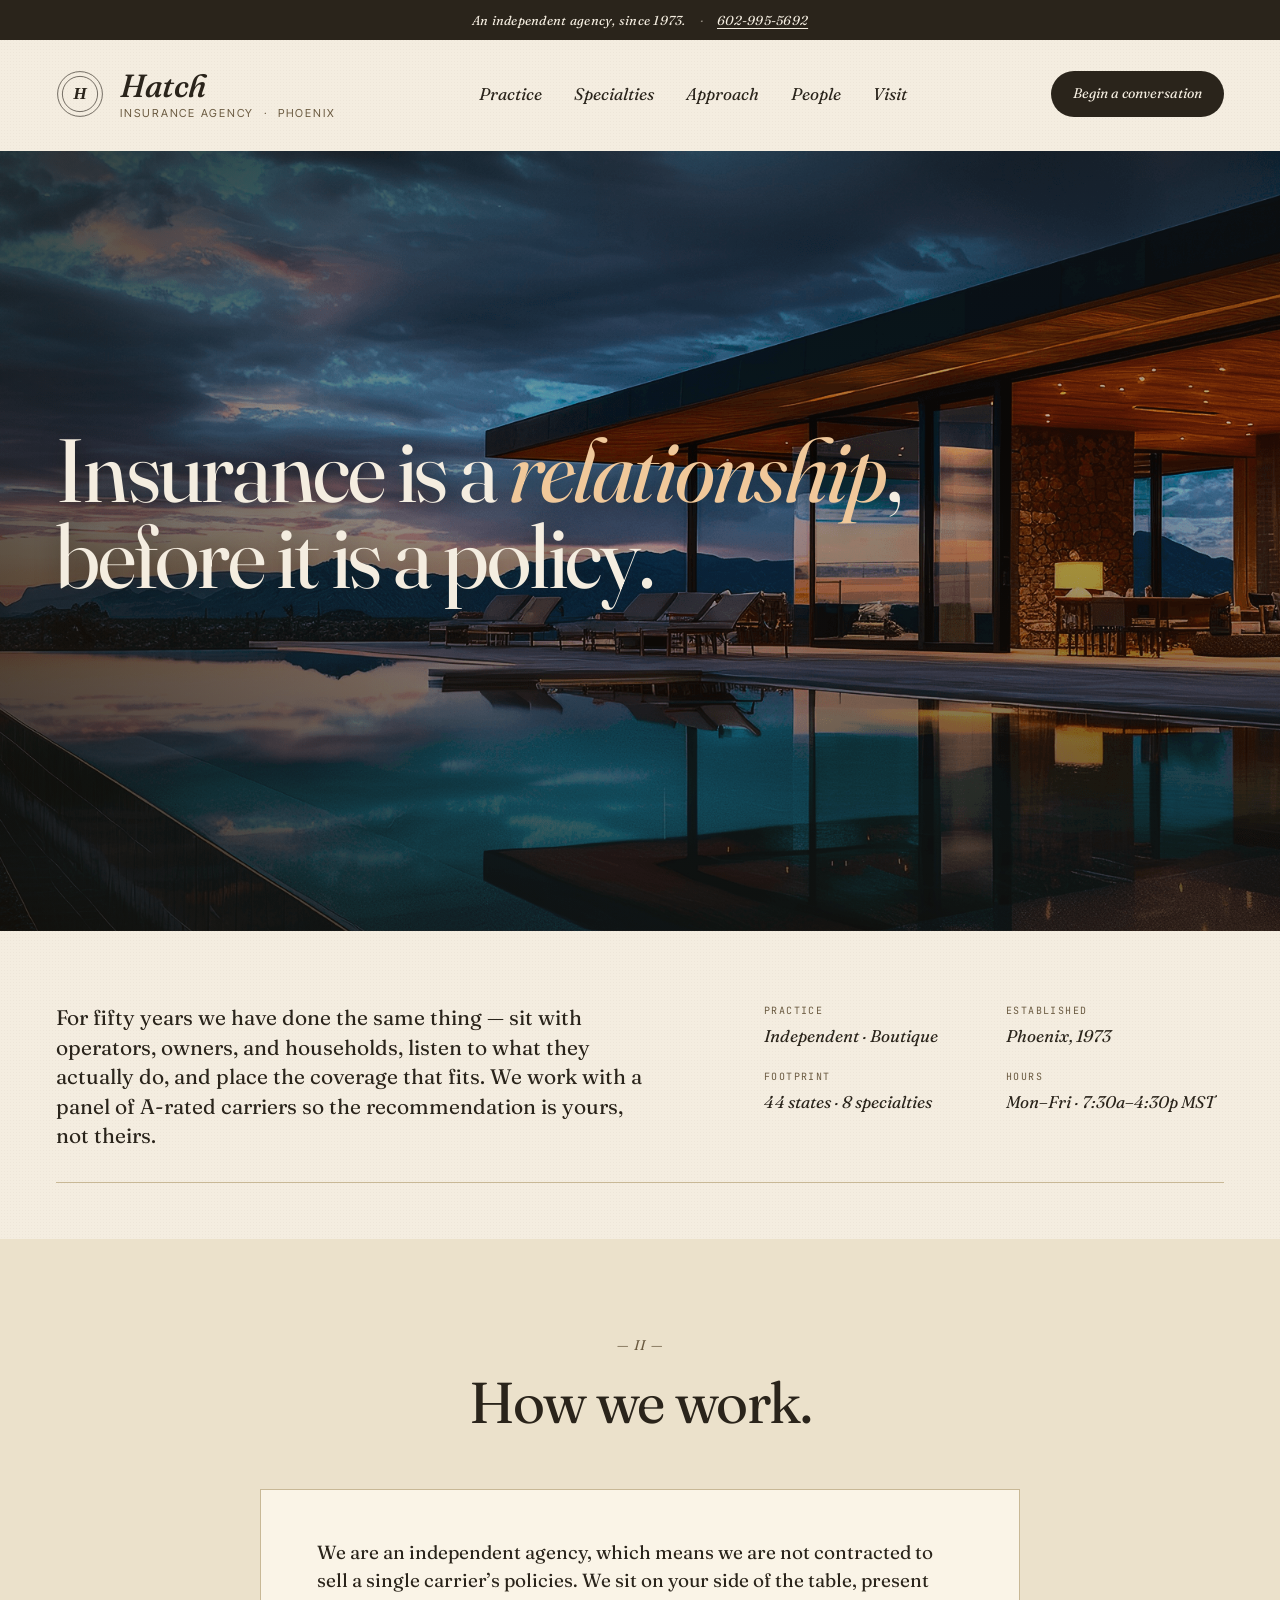
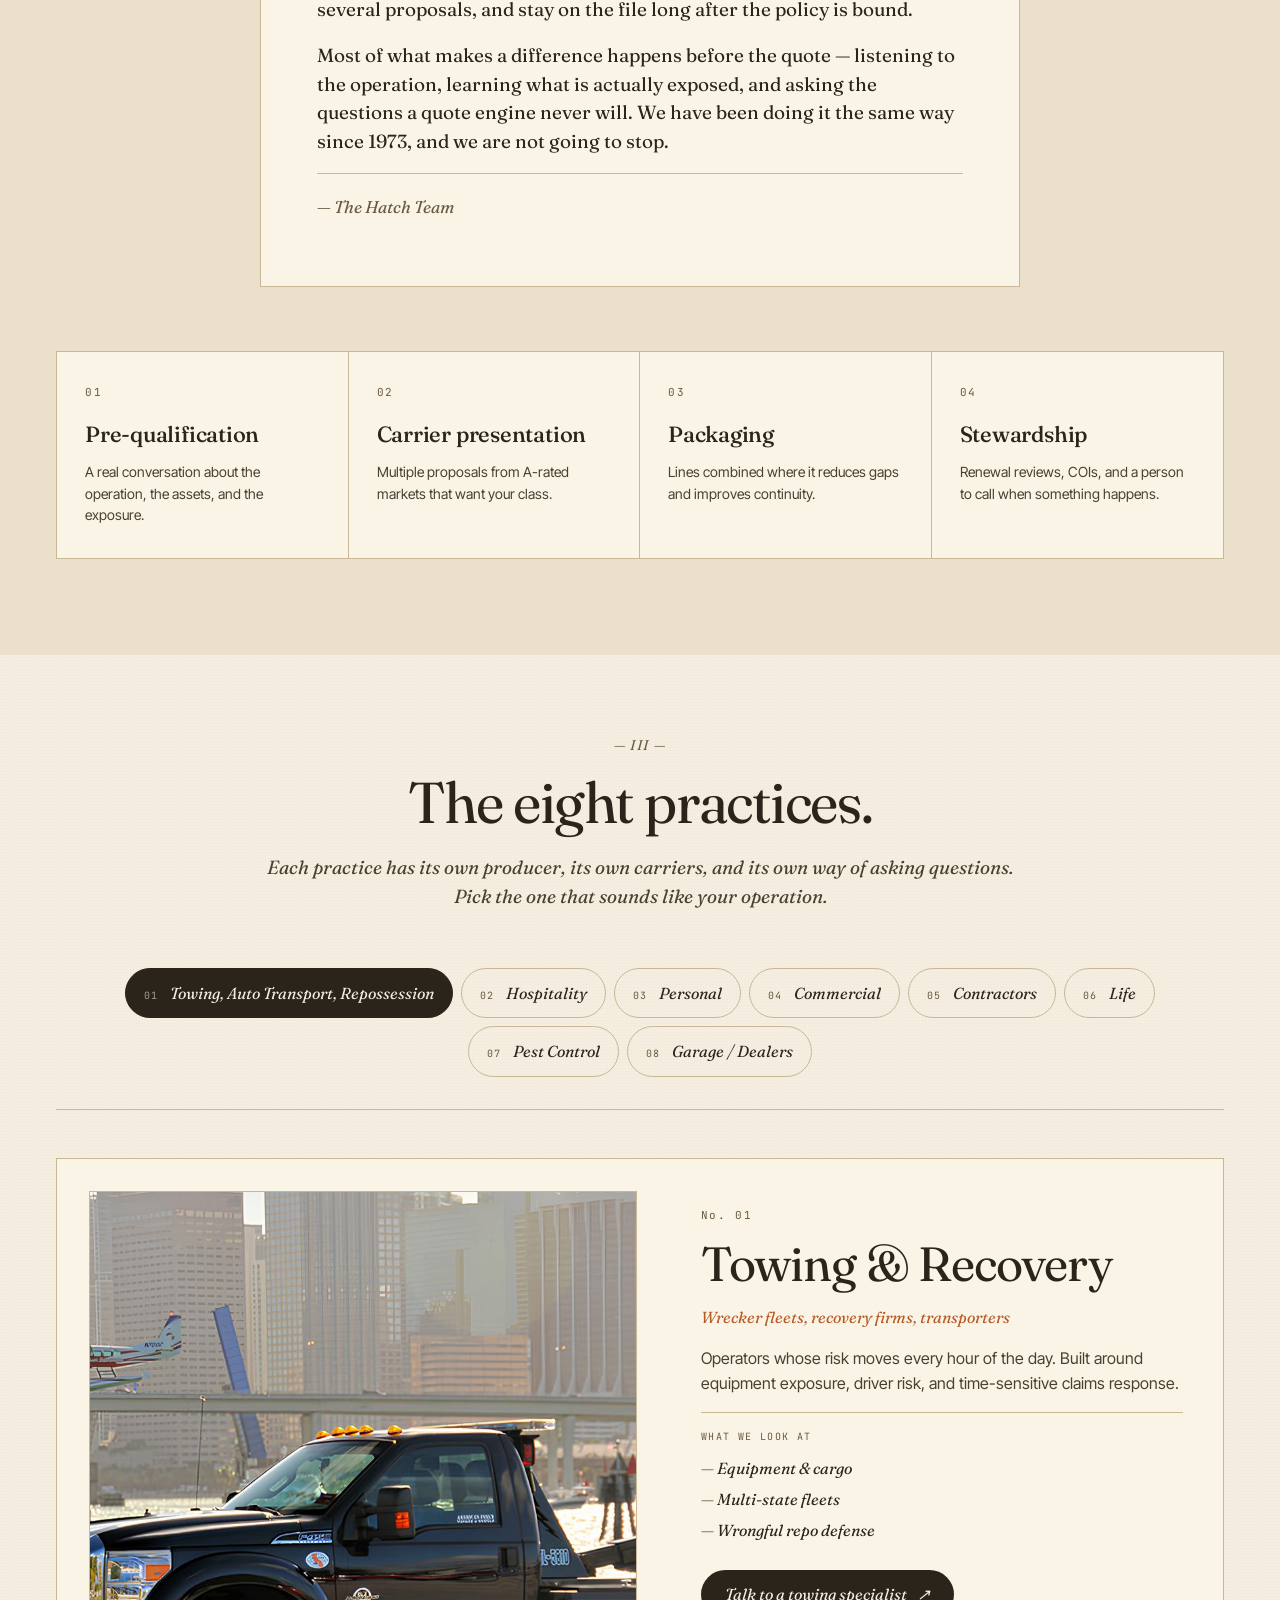
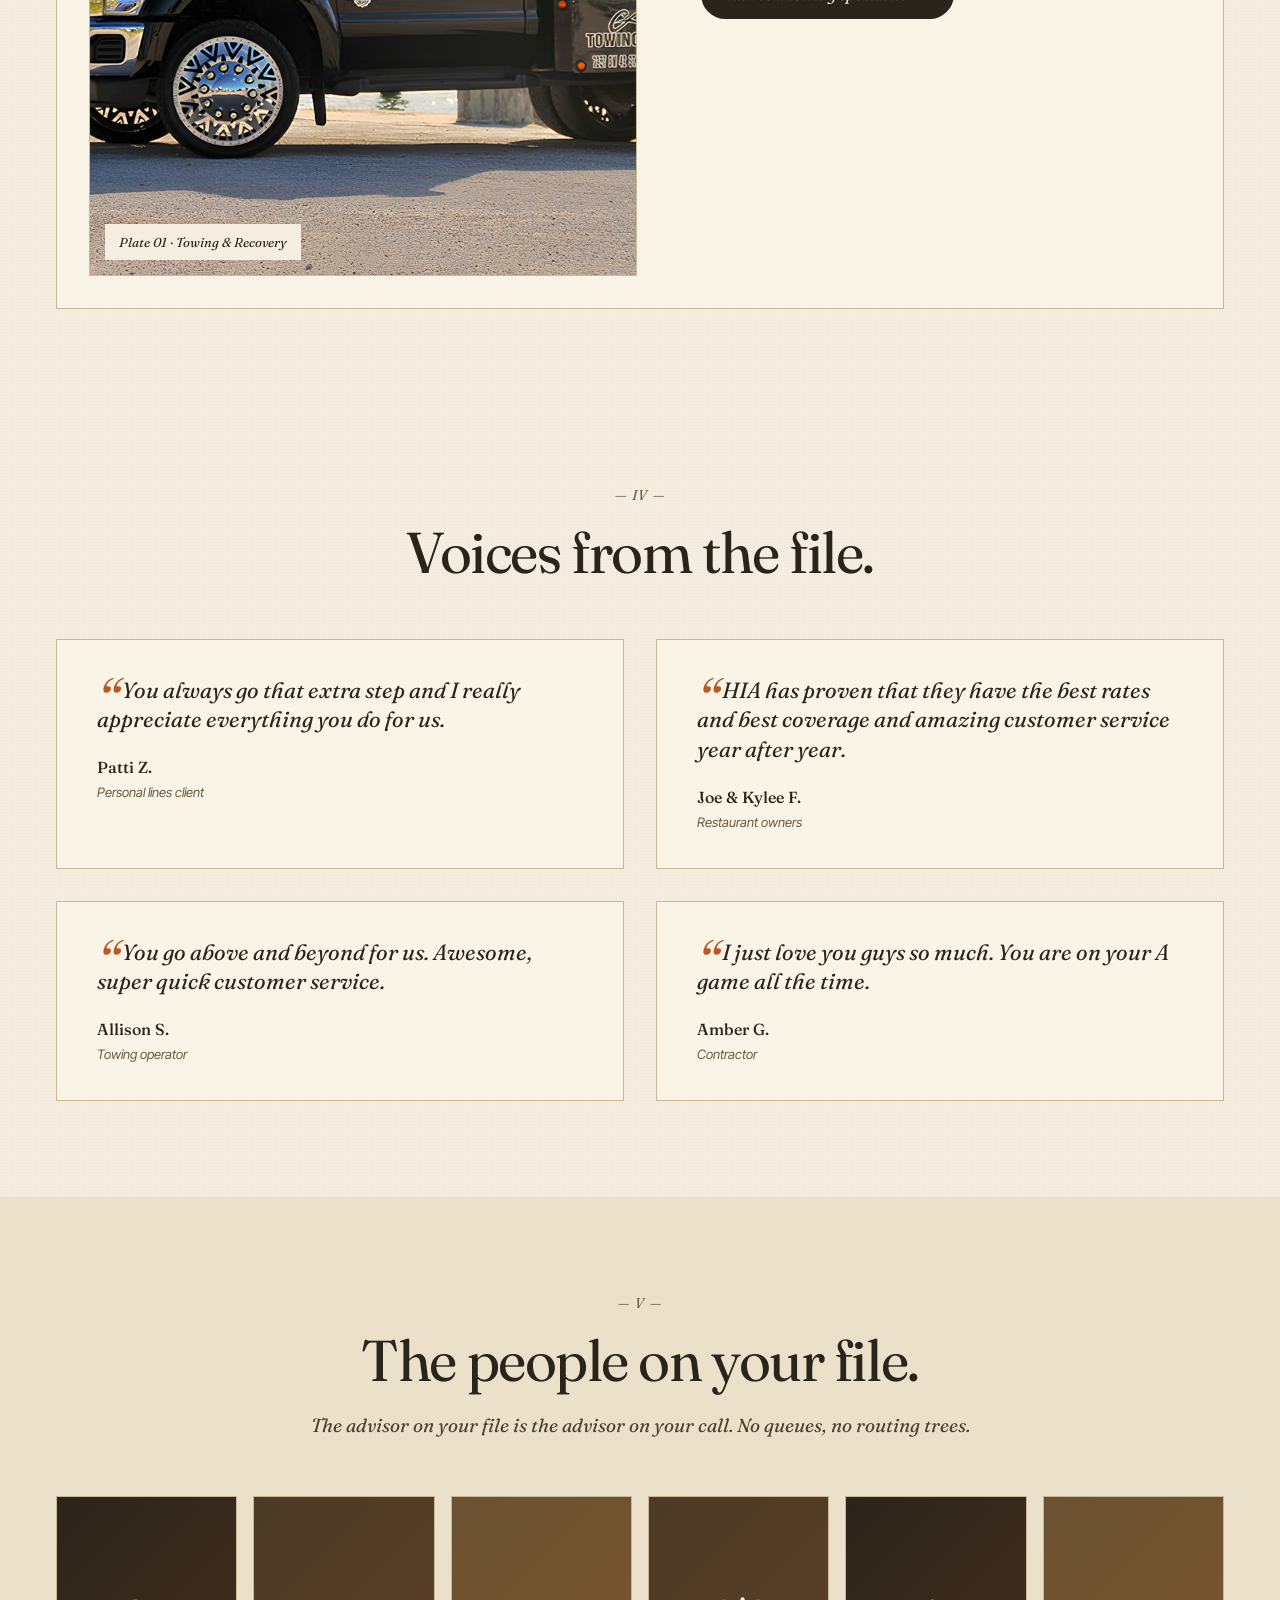
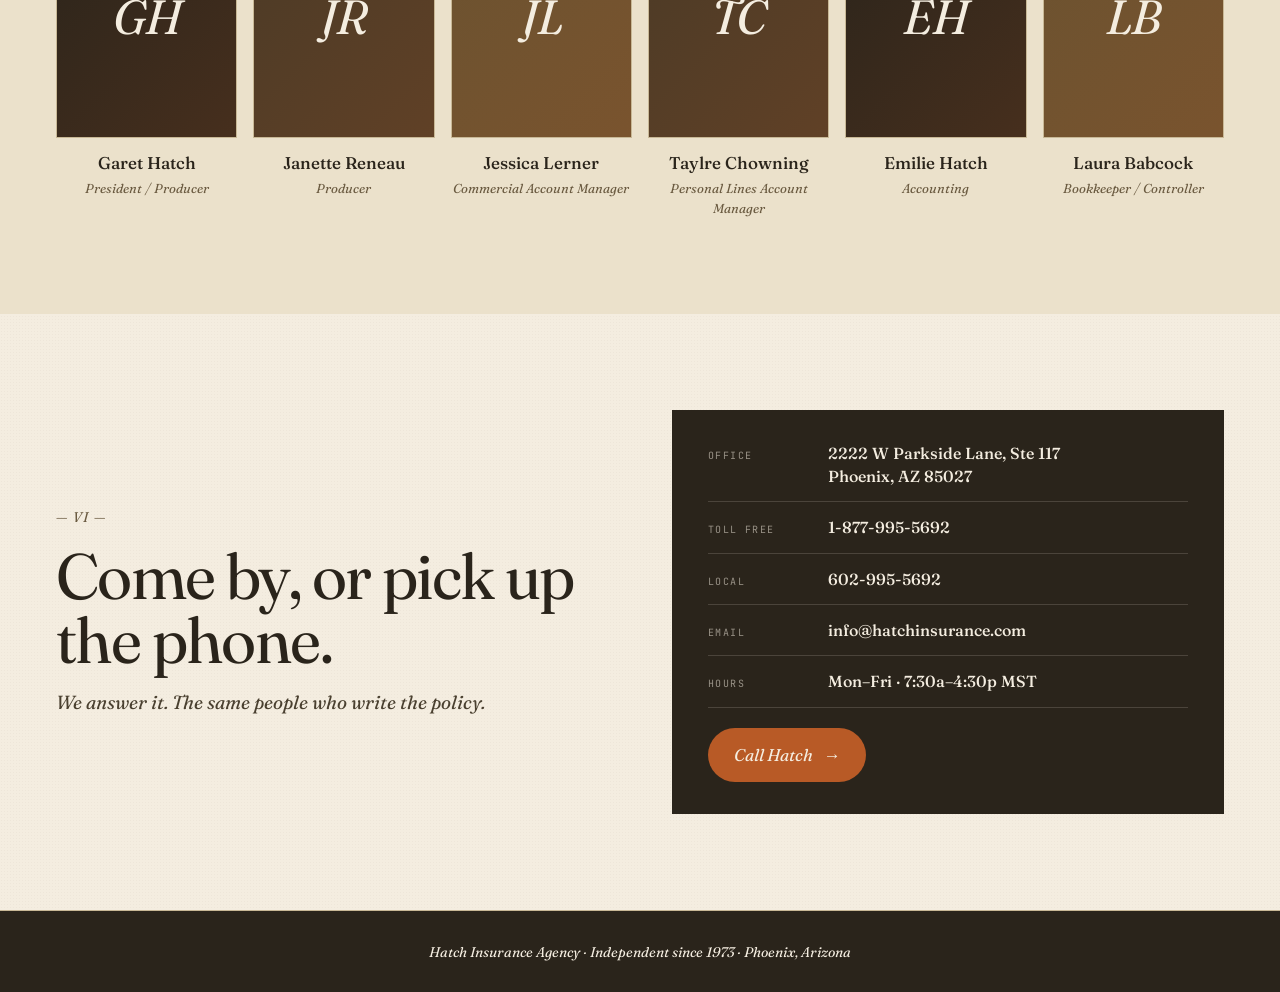
==== index.html @ 07666977 "Initial site" ====
<!doctype html>
<html lang="en">
<head>
  <meta charset="utf-8" />
  <meta name="viewport" content="width=device-width, initial-scale=1" />
  <meta name="theme-color" content="#2a241b" />
  <title>Hatch Insurance Agency &middot; Independent since 1973 &middot; Phoenix, AZ</title>
  <meta name="description" content="Hatch Insurance Agency is an independent, family-owned agency in Phoenix, Arizona. Eight specialty practices: Towing &amp; Recovery, Hospitality, Affluent Personal, Commercial, Artisan Contractors, Life &amp; Family, Pest Control, and Garage &amp; Dealers. Licensed in 44 states since 1973." />

  <link rel="canonical" href="https://hatchinsurance.com/" />

  <meta property="og:title" content="Hatch Insurance Agency &mdash; An independent agency, since 1973." />
  <meta property="og:description" content="A boutique insurance practice in Phoenix, Arizona. Eight specialty lines, A-rated carriers, real advisors on the file." />
  <meta property="og:type" content="website" />
  <meta property="og:image" content="assets/verticals/affluent.png" />

  <link rel="preconnect" href="https://fonts.googleapis.com" />
  <link rel="preconnect" href="https://fonts.gstatic.com" crossorigin />
  <link href="https://fonts.googleapis.com/css2?family=Fraunces:ital,opsz,wght@0,9..144,400;0,9..144,500;0,9..144,600;1,9..144,400;1,9..144,500&amp;family=Inter+Tight:wght@400;500;600&amp;family=JetBrains+Mono:wght@400;500&amp;display=swap" rel="stylesheet" />

  <link rel="stylesheet" href="styles.css" />
</head>
<body>
  <div class="dirC" id="top">
    <!-- 1. Top utility strip -->
    <div class="dirC__strip">
      <span>An independent agency, since 1973.</span>
      <span class="dirC__strip-sep" aria-hidden="true">&middot;</span>
      <a href="tel:602-995-5692">602-995-5692</a>
    </div>

    <!-- 2. Header -->
    <header class="dirC__header">
      <a class="dirC__brand" href="#top" aria-label="Hatch Insurance Agency, home">
        <span class="dirC__seal" aria-hidden="true">
          <svg viewBox="0 0 60 60" width="48" height="48">
            <circle cx="30" cy="30" r="28" fill="none" stroke="currentColor" stroke-width="0.8" />
            <circle cx="30" cy="30" r="22" fill="none" stroke="currentColor" stroke-width="0.8" />
            <text x="30" y="36" text-anchor="middle" font-family="Georgia, serif" font-style="italic" font-size="22" font-weight="600" fill="currentColor">H</text>
          </svg>
        </span>
        <span class="dirC__brand-text">
          <strong>Hatch</strong>
          <em>Insurance Agency &nbsp;&middot;&nbsp; Phoenix</em>
        </span>
      </a>

      <button class="dirC__nav-toggle" aria-expanded="false" aria-controls="primary-nav" aria-label="Open navigation">
        <span></span><span></span><span></span>
      </button>

      <nav class="dirC__nav" id="primary-nav" aria-label="Primary">
        <a href="#practice">Practice</a>
        <a href="#specialty">Specialties</a>
        <a href="#approach">Approach</a>
        <a href="#people">People</a>
        <a href="#visit">Visit</a>
      </nav>

      <a class="dirC__cta" href="#visit">Begin a conversation</a>
    </header>

    <!-- 3. Hero -->
    <section class="dirC__hero dirC__hero--image" id="practice" aria-labelledby="hero-headline">
      <div class="dirC__hero-image-bg">
        <img src="assets/verticals/affluent.png" alt="" />
        <div class="dirC__hero-scrim" aria-hidden="true"></div>
      </div>

      <div class="dirC__hero-overlay">
        <h1 class="dirC__hero-h dirC__hero-h--inverse" id="hero-headline">
          Insurance is a <em>relationship</em>,<br />before it is a policy.
        </h1>
      </div>
    </section>

    <!-- 4. Intro band -->
    <section class="dirC__intro">
      <div class="dirC__hero-grid">
        <p class="dirC__hero-lede">
          For fifty years we have done the same thing &mdash; sit with operators,
          owners, and households, listen to what they actually do, and place
          the coverage that fits. We work with a panel of A-rated carriers
          so the recommendation is yours, not theirs.
        </p>
        <div class="dirC__hero-meta">
          <div>
            <span class="k">Practice</span>
            <span class="v">Independent &middot; Boutique</span>
          </div>
          <div>
            <span class="k">Established</span>
            <span class="v">Phoenix, 1973</span>
          </div>
          <div>
            <span class="k">Footprint</span>
            <span class="v">44 states &middot; 8 specialties</span>
          </div>
          <div>
            <span class="k">Hours</span>
            <span class="v">Mon&ndash;Fri &middot; 7:30a&ndash;4:30p MST</span>
          </div>
        </div>
      </div>
    </section>

    <!-- 5. Approach -->
    <section class="dirC__approach" id="approach" aria-labelledby="approach-headline">
      <div class="dirC__sec-head">
        <span class="dirC__kicker">&mdash; II &mdash;</span>
        <h2 id="approach-headline">How we work.</h2>
      </div>

      <div class="dirC__letter">
        <p>
          We are an independent agency, which means we are not contracted to
          sell a single carrier&rsquo;s policies. We sit on your side of the table,
          present several proposals, and stay on the file long after the
          policy is bound.
        </p>
        <p>
          Most of what makes a difference happens before the quote &mdash; listening
          to the operation, learning what is actually exposed, and asking the
          questions a quote engine never will. We have been doing it the same
          way since 1973, and we are not going to stop.
        </p>
        <p class="dirC__letter-sign">&mdash; The Hatch Team</p>
      </div>

      <ol class="dirC__steps">
        <li>
          <span class="step">01</span>
          <h4>Pre-qualification</h4>
          <p>A real conversation about the operation, the assets, and the exposure.</p>
        </li>
        <li>
          <span class="step">02</span>
          <h4>Carrier presentation</h4>
          <p>Multiple proposals from A-rated markets that want your class.</p>
        </li>
        <li>
          <span class="step">03</span>
          <h4>Packaging</h4>
          <p>Lines combined where it reduces gaps and improves continuity.</p>
        </li>
        <li>
          <span class="step">04</span>
          <h4>Stewardship</h4>
          <p>Renewal reviews, COIs, and a person to call when something happens.</p>
        </li>
      </ol>
    </section>

    <!-- 6. Specialties -->
    <section class="dirC__specialty" id="specialty" aria-labelledby="specialty-headline">
      <div class="dirC__sec-head">
        <span class="dirC__kicker">&mdash; III &mdash;</span>
        <h2 id="specialty-headline">The eight practices.</h2>
        <p>Each practice has its own producer, its own carriers, and its own way of asking questions. Pick the one that sounds like your operation.</p>
      </div>

      <div class="dirC__tabs" role="tablist" aria-label="Specialty practices">
        <button class="dirC__tab is-active" role="tab" aria-selected="true" aria-controls="plate-panel" id="tab-0" data-tab="0">
          <span class="n">01</span><span class="t">Towing, Auto Transport, Repossession</span>
        </button>
        <button class="dirC__tab" role="tab" aria-selected="false" aria-controls="plate-panel" id="tab-1" data-tab="1" tabindex="-1">
          <span class="n">02</span><span class="t">Hospitality</span>
        </button>
        <button class="dirC__tab" role="tab" aria-selected="false" aria-controls="plate-panel" id="tab-2" data-tab="2" tabindex="-1">
          <span class="n">03</span><span class="t">Personal</span>
        </button>
        <button class="dirC__tab" role="tab" aria-selected="false" aria-controls="plate-panel" id="tab-3" data-tab="3" tabindex="-1">
          <span class="n">04</span><span class="t">Commercial</span>
        </button>
        <button class="dirC__tab" role="tab" aria-selected="false" aria-controls="plate-panel" id="tab-4" data-tab="4" tabindex="-1">
          <span class="n">05</span><span class="t">Contractors</span>
        </button>
        <button class="dirC__tab" role="tab" aria-selected="false" aria-controls="plate-panel" id="tab-5" data-tab="5" tabindex="-1">
          <span class="n">06</span><span class="t">Life</span>
        </button>
        <button class="dirC__tab" role="tab" aria-selected="false" aria-controls="plate-panel" id="tab-6" data-tab="6" tabindex="-1">
          <span class="n">07</span><span class="t">Pest Control</span>
        </button>
        <button class="dirC__tab" role="tab" aria-selected="false" aria-controls="plate-panel" id="tab-7" data-tab="7" tabindex="-1">
          <span class="n">08</span><span class="t">Garage / Dealers</span>
        </button>
      </div>

      <article class="dirC__plate" id="plate-panel" role="tabpanel" aria-labelledby="tab-0">
        <div class="dirC__plate-image">
          <img id="plate-img" src="assets/verticals/towing.jpg" alt="Towing & Recovery" />
          <span class="dirC__plate-caption">Plate <span id="plate-cap-n">01</span> &middot; <span id="plate-cap-t">Towing &amp; Recovery</span></span>
        </div>
        <div class="dirC__plate-body">
          <span class="dirC__plate-no">No. <span id="plate-no">01</span></span>
          <h3 id="plate-title">Towing &amp; Recovery</h3>
          <p class="dirC__plate-aud" id="plate-aud">Wrecker fleets, recovery firms, transporters</p>
          <p class="dirC__plate-summary" id="plate-summary">Operators whose risk moves every hour of the day. Built around equipment exposure, driver risk, and time-sensitive claims response.</p>

          <div class="dirC__plate-list">
            <span class="lbl">What we look at</span>
            <ul id="plate-tags">
              <li>Equipment &amp; cargo</li>
              <li>Multi-state fleets</li>
              <li>Wrongful repo defense</li>
            </ul>
          </div>

          <a class="dirC__plate-cta" href="#visit">
            <span id="plate-cta">Talk to a towing specialist</span>
            <span class="arr" aria-hidden="true">&#8599;</span>
          </a>
        </div>
      </article>
    </section>

    <!-- 7. Voices -->
    <section class="dirC__voices" aria-labelledby="voices-headline">
      <div class="dirC__sec-head">
        <span class="dirC__kicker">&mdash; IV &mdash;</span>
        <h2 id="voices-headline">Voices from the file.</h2>
      </div>
      <div class="dirC__voice-grid">
        <figure class="dirC__voice">
          <blockquote>
            <span class="qmark" aria-hidden="true">&ldquo;</span>You always go that extra step and I really appreciate everything you do for us.
          </blockquote>
          <figcaption>
            <strong>Patti Z.</strong>
            <em>Personal lines client</em>
          </figcaption>
        </figure>
        <figure class="dirC__voice">
          <blockquote>
            <span class="qmark" aria-hidden="true">&ldquo;</span>HIA has proven that they have the best rates and best coverage and amazing customer service year after year.
          </blockquote>
          <figcaption>
            <strong>Joe &amp; Kylee F.</strong>
            <em>Restaurant owners</em>
          </figcaption>
        </figure>
        <figure class="dirC__voice">
          <blockquote>
            <span class="qmark" aria-hidden="true">&ldquo;</span>You go above and beyond for us. Awesome, super quick customer service.
          </blockquote>
          <figcaption>
            <strong>Allison S.</strong>
            <em>Towing operator</em>
          </figcaption>
        </figure>
        <figure class="dirC__voice">
          <blockquote>
            <span class="qmark" aria-hidden="true">&ldquo;</span>I just love you guys so much. You are on your A game all the time.
          </blockquote>
          <figcaption>
            <strong>Amber G.</strong>
            <em>Contractor</em>
          </figcaption>
        </figure>
      </div>
    </section>

    <!-- 8. People -->
    <section class="dirC__people" id="people" aria-labelledby="people-headline">
      <div class="dirC__sec-head">
        <span class="dirC__kicker">&mdash; V &mdash;</span>
        <h2 id="people-headline">The people on your file.</h2>
        <p>The advisor on your file is the advisor on your call. No queues, no routing trees.</p>
      </div>
      <div class="dirC__people-grid">
        <article class="dirC__person">
          <div class="dirC__person-portrait" aria-hidden="true"><span>GH</span></div>
          <h4>Garet Hatch</h4>
          <p>President / Producer</p>
        </article>
        <article class="dirC__person">
          <div class="dirC__person-portrait" aria-hidden="true"><span>JR</span></div>
          <h4>Janette Reneau</h4>
          <p>Producer</p>
        </article>
        <article class="dirC__person">
          <div class="dirC__person-portrait" aria-hidden="true"><span>JL</span></div>
          <h4>Jessica Lerner</h4>
          <p>Commercial Account Manager</p>
        </article>
        <article class="dirC__person">
          <div class="dirC__person-portrait" aria-hidden="true"><span>TC</span></div>
          <h4>Taylre Chowning</h4>
          <p>Personal Lines Account Manager</p>
        </article>
        <article class="dirC__person">
          <div class="dirC__person-portrait" aria-hidden="true"><span>EH</span></div>
          <h4>Emilie Hatch</h4>
          <p>Accounting</p>
        </article>
        <article class="dirC__person">
          <div class="dirC__person-portrait" aria-hidden="true"><span>LB</span></div>
          <h4>Laura Babcock</h4>
          <p>Bookkeeper / Controller</p>
        </article>
      </div>
    </section>

    <!-- 9. Visit -->
    <section class="dirC__visit" id="visit" aria-labelledby="visit-headline">
      <div class="dirC__visit-grid">
        <div>
          <span class="dirC__kicker">&mdash; VI &mdash;</span>
          <h2 id="visit-headline">Come by, or pick up the phone.</h2>
          <p>We answer it. The same people who write the policy.</p>
        </div>
        <div class="dirC__visit-card">
          <div class="dirC__visit-row">
            <span>Office</span>
            <strong>2222 W Parkside Lane, Ste 117<br />Phoenix, AZ 85027</strong>
          </div>
          <div class="dirC__visit-row">
            <span>Toll free</span>
            <strong><a href="tel:1-877-995-5692">1-877-995-5692</a></strong>
          </div>
          <div class="dirC__visit-row">
            <span>Local</span>
            <strong><a href="tel:602-995-5692">602-995-5692</a></strong>
          </div>
          <div class="dirC__visit-row">
            <span>Email</span>
            <strong><a href="mailto:info@hatchinsurance.com">info@hatchinsurance.com</a></strong>
          </div>
          <div class="dirC__visit-row">
            <span>Hours</span>
            <strong>Mon&ndash;Fri &middot; 7:30a&ndash;4:30p MST</strong>
          </div>
          <a class="dirC__visit-cta" href="tel:602-995-5692">
            Call Hatch <span aria-hidden="true">&rarr;</span>
          </a>
        </div>
      </div>
    </section>

    <!-- 10. Footer -->
    <footer class="dirC__footer">
      <em>Hatch Insurance Agency &middot; Independent since 1973 &middot; Phoenix, Arizona</em>
    </footer>
  </div>

  <script src="script.js" defer></script>
</body>
</html>
---- styles.css ----
/* ============================================================
   Hatch Insurance Agency — "Field Notes"
   Production stylesheet. Translated from the design prototype
   in _design-reference/direction-c.css with responsive
   behavior and accessibility additions.
   ============================================================ */

:root {
  /* Color tokens */
  --paper:        #f4ede0;
  --paper-2:      #ebe1cb;
  --paper-card:   #faf4e7;
  --ink:          #2a241b;
  --ink-muted:    #4a4030;
  --ink-soft:     #6a5a40;
  --rule:         #c8b896;
  --accent:       #b85a26;
  --accent-light: #f0c89a;

  /* Type stacks */
  --t-display: 'Fraunces', Georgia, 'Times New Roman', serif;
  --t-sans:    'Inter Tight', system-ui, -apple-system, BlinkMacSystemFont, sans-serif;
  --t-mono:    'JetBrains Mono', ui-monospace, SFMono-Regular, Menlo, monospace;

  /* Layout */
  --pad-x: 56px;
}

/* ----- Reset / base ----- */
*,
*::before,
*::after { box-sizing: border-box; }

html { scroll-behavior: smooth; }

body {
  margin: 0;
  font-family: var(--t-sans);
  color: var(--ink);
  background: var(--paper);
  -webkit-font-smoothing: antialiased;
  -moz-osx-font-smoothing: grayscale;
  text-rendering: optimizeLegibility;
}

img { max-width: 100%; display: block; }

a { color: inherit; }

button { font: inherit; }

/* Visible focus ring for keyboard users */
:focus-visible {
  outline: 2px solid var(--accent);
  outline-offset: 3px;
  border-radius: 2px;
}

/* ============================================================
   .dirC — page wrapper
   ============================================================ */
.dirC {
  background: var(--paper);
  color: var(--ink);
  font-family: var(--t-sans);
  font-size: 16px;
  line-height: 1.55;
  position: relative;
  overflow-x: hidden;
}
.dirC::before {
  content: '';
  position: absolute;
  inset: 0;
  background-image: radial-gradient(rgba(60, 40, 20, 0.06) 1px, transparent 1px);
  background-size: 3px 3px;
  pointer-events: none;
  opacity: 0.5;
  mix-blend-mode: multiply;
  z-index: 0;
}
.dirC > * { position: relative; z-index: 1; }

/* ----- 1. Top utility strip ----- */
.dirC__strip {
  display: flex;
  justify-content: center;
  gap: 14px;
  align-items: center;
  padding: 10px var(--pad-x);
  background: var(--ink);
  color: var(--paper);
  font-family: var(--t-display);
  font-size: 13px;
  font-style: italic;
  letter-spacing: 0.02em;
}
.dirC__strip-sep { opacity: 0.5; }
.dirC__strip a {
  color: inherit;
  text-decoration: underline;
  text-decoration-thickness: 1px;
  text-underline-offset: 3px;
}

/* ----- 2. Header ----- */
.dirC__header {
  display: grid;
  grid-template-columns: auto 1fr auto;
  align-items: center;
  gap: 40px;
  padding: 28px var(--pad-x) 32px;
}
.dirC__brand {
  display: flex;
  align-items: center;
  gap: 16px;
  text-decoration: none;
  color: inherit;
}
.dirC__seal { color: var(--ink); display: inline-flex; }
.dirC__brand-text {
  display: flex;
  flex-direction: column;
  line-height: 1.1;
}
.dirC__brand-text strong {
  font-family: var(--t-display);
  font-weight: 500;
  font-style: italic;
  font-size: 32px;
  letter-spacing: -0.015em;
}
.dirC__brand-text em {
  font-style: normal;
  font-size: 11px;
  letter-spacing: 0.16em;
  text-transform: uppercase;
  color: var(--ink-soft);
  margin-top: 4px;
}

.dirC__nav {
  display: flex;
  gap: 32px;
  justify-self: center;
}
.dirC__nav a {
  text-decoration: none;
  color: var(--ink);
  font-family: var(--t-display);
  font-size: 17px;
  font-style: italic;
  font-weight: 400;
  transition: color 0.2s;
}
.dirC__nav a:hover { color: var(--accent); }

.dirC__cta {
  text-decoration: none;
  color: var(--paper);
  background: var(--ink);
  padding: 12px 22px;
  font-family: var(--t-display);
  font-size: 14px;
  font-style: italic;
  border-radius: 999px;
  transition: background 0.2s;
  white-space: nowrap;
}
.dirC__cta:hover { background: var(--accent); }

/* Mobile nav toggle (hidden on desktop) */
.dirC__nav-toggle {
  display: none;
  width: 44px;
  height: 44px;
  background: transparent;
  border: 1px solid var(--rule);
  border-radius: 999px;
  cursor: pointer;
  padding: 0;
  flex-direction: column;
  align-items: center;
  justify-content: center;
  gap: 5px;
}
.dirC__nav-toggle span {
  display: block;
  width: 18px;
  height: 1.5px;
  background: var(--ink);
  transition: transform 0.2s, opacity 0.2s;
}

/* ----- 3. Hero ----- */
.dirC__hero { padding: 56px var(--pad-x) 96px; }

.dirC__hero--image {
  padding: 0;
  position: relative;
  min-height: 780px;
  display: flex;
  align-items: stretch;
  overflow: hidden;
  background: var(--ink);
}
.dirC__hero-image-bg {
  position: absolute;
  inset: 0;
  z-index: 0;
}
.dirC__hero-image-bg img {
  width: 100%;
  height: 100%;
  object-fit: cover;
  filter: saturate(0.92);
}
.dirC__hero-scrim {
  position: absolute;
  inset: 0;
  background:
    linear-gradient(180deg, rgba(20, 14, 6, 0.55) 0%, rgba(20, 14, 6, 0.25) 35%, rgba(20, 14, 6, 0.7) 100%),
    linear-gradient(90deg, rgba(20, 14, 6, 0.5) 0%, rgba(20, 14, 6, 0.0) 50%);
}
.dirC__hero-overlay {
  position: relative;
  z-index: 1;
  width: 100%;
  padding: 88px var(--pad-x);
  display: flex;
  flex-direction: column;
  justify-content: center;
  color: var(--paper);
}
.dirC__hero-h {
  font-family: var(--t-display);
  font-size: clamp(60px, 7vw, 116px);
  font-weight: 400;
  line-height: 0.96;
  letter-spacing: -0.025em;
  margin: 0 0 56px;
  max-width: 1200px;
}
.dirC__hero-h em {
  font-style: italic;
  color: var(--accent);
  font-weight: 400;
}
.dirC__hero-h--inverse {
  color: var(--paper);
  text-shadow: 0 2px 24px rgba(20, 14, 6, 0.4);
}
.dirC__hero-h--inverse em { color: var(--accent-light); }

/* ----- 4. Intro band ----- */
.dirC__intro { padding: 72px var(--pad-x) 56px; }

.dirC__hero-grid {
  display: grid;
  grid-template-columns: 1.4fr 1fr;
  gap: 64px;
  margin-bottom: 0;
  padding-bottom: 32px;
  border-bottom: 1px solid var(--rule);
}
.dirC__hero-lede {
  font-family: var(--t-display);
  font-size: 21px;
  font-weight: 400;
  line-height: 1.4;
  color: var(--ink);
  max-width: 600px;
  margin: 0;
}
.dirC__hero-meta {
  display: grid;
  grid-template-columns: 1fr 1fr;
  gap: 20px 24px;
  align-content: start;
}
.dirC__hero-meta > div {
  display: flex;
  flex-direction: column;
  gap: 4px;
}
.dirC__hero-meta .k {
  font-family: var(--t-mono);
  font-size: 10px;
  letter-spacing: 0.14em;
  text-transform: uppercase;
  color: var(--ink-soft);
}
.dirC__hero-meta .v {
  font-family: var(--t-display);
  font-size: 17px;
  font-style: italic;
}

/* ----- Section heads (shared) ----- */
.dirC__sec-head {
  text-align: center;
  max-width: 760px;
  margin: 0 auto 56px;
}
.dirC__kicker {
  display: block;
  font-family: var(--t-display);
  font-style: italic;
  font-size: 14px;
  color: var(--ink-soft);
  letter-spacing: 0.1em;
  margin-bottom: 16px;
}
.dirC__sec-head h2 {
  font-family: var(--t-display);
  font-size: clamp(40px, 4.5vw, 64px);
  font-weight: 400;
  line-height: 1.04;
  letter-spacing: -0.025em;
  margin: 0 0 20px;
}
.dirC__sec-head p {
  font-family: var(--t-display);
  font-size: 19px;
  font-style: italic;
  color: var(--ink-muted);
  margin: 0;
}

/* ----- 5. Approach ----- */
.dirC__approach {
  padding: 96px var(--pad-x);
  background: var(--paper-2);
}
.dirC__letter {
  max-width: 760px;
  margin: 0 auto 64px;
  background: var(--paper-card);
  border: 1px solid var(--rule);
  padding: 48px 56px;
  font-family: var(--t-display);
  font-size: 19px;
  line-height: 1.5;
}
.dirC__letter p { margin: 0 0 18px; }
.dirC__letter-sign {
  font-style: italic;
  margin: 24px 0 0;
  border-top: 1px solid var(--rule);
  padding-top: 20px;
  font-size: 17px;
  color: var(--ink-soft);
}

.dirC__steps {
  list-style: none;
  padding: 0;
  margin: 0 auto;
  display: grid;
  grid-template-columns: repeat(4, 1fr);
  gap: 0;
  border: 1px solid var(--rule);
  background: var(--paper-card);
  max-width: 1200px;
}
.dirC__steps li {
  padding: 32px 28px;
  border-right: 1px solid var(--rule);
}
.dirC__steps li:last-child { border-right: none; }
.dirC__steps .step {
  display: block;
  font-family: var(--t-mono);
  font-size: 11px;
  letter-spacing: 0.14em;
  color: var(--ink-soft);
  margin-bottom: 16px;
}
.dirC__steps h4 {
  font-family: var(--t-display);
  font-size: 22px;
  font-weight: 500;
  margin: 0 0 10px;
  letter-spacing: -0.01em;
}
.dirC__steps p {
  font-size: 14px;
  line-height: 1.55;
  color: var(--ink-muted);
  margin: 0;
}

/* ----- 6. Specialties ----- */
.dirC__specialty { padding: 80px var(--pad-x); }

.dirC__tabs {
  display: flex;
  flex-wrap: wrap;
  gap: 8px;
  justify-content: center;
  margin-bottom: 48px;
  padding-bottom: 32px;
  border-bottom: 1px solid var(--rule);
}
.dirC__tab {
  background: transparent;
  border: 1px solid var(--rule);
  padding: 12px 18px;
  display: inline-flex;
  gap: 12px;
  align-items: baseline;
  cursor: pointer;
  border-radius: 999px;
  transition: background 0.2s, border-color 0.2s;
  color: inherit;
}
.dirC__tab .n {
  font-family: var(--t-mono);
  font-size: 10px;
  color: var(--ink-soft);
  letter-spacing: 0.1em;
}
.dirC__tab .t {
  font-family: var(--t-display);
  font-style: italic;
  font-size: 16px;
  color: var(--ink);
}
.dirC__tab:hover { border-color: var(--ink); }
.dirC__tab.is-active { background: var(--ink); border-color: var(--ink); }
.dirC__tab.is-active .n { color: rgba(244, 237, 224, 0.6); }
.dirC__tab.is-active .t { color: var(--paper); }

.dirC__plate {
  display: grid;
  grid-template-columns: 1.1fr 1fr;
  gap: 56px;
  align-items: start;
  padding: 32px;
  background: var(--paper-card);
  border: 1px solid var(--rule);
  max-width: 1200px;
  margin: 0 auto;
}
.dirC__plate-image { position: relative; }
.dirC__plate-image img {
  width: 100%;
  aspect-ratio: 4/5;
  object-fit: cover;
  border: 1px solid var(--rule);
  transition: opacity 0.18s ease;
}
.dirC__plate-caption {
  position: absolute;
  left: 16px;
  bottom: 16px;
  background: var(--paper);
  padding: 8px 14px;
  font-family: var(--t-display);
  font-style: italic;
  font-size: 13px;
}
.dirC__plate-body {
  display: flex;
  flex-direction: column;
  gap: 16px;
  padding: 16px 8px;
}
.dirC__plate-no {
  font-family: var(--t-mono);
  font-size: 11px;
  letter-spacing: 0.14em;
  color: var(--ink-soft);
}
.dirC__plate-body h3 {
  font-family: var(--t-display);
  font-size: 48px;
  font-weight: 400;
  line-height: 1.02;
  letter-spacing: -0.02em;
  margin: 0;
}
.dirC__plate-aud {
  font-family: var(--t-display);
  font-style: italic;
  color: var(--accent);
  font-size: 16px;
  margin: 0;
}
.dirC__plate-summary {
  font-size: 16px;
  line-height: 1.55;
  color: var(--ink-muted);
  margin: 0;
}
.dirC__plate-list {
  display: flex;
  flex-direction: column;
  gap: 12px;
  padding-top: 16px;
  border-top: 1px solid var(--rule);
}
.dirC__plate-list .lbl {
  font-family: var(--t-mono);
  font-size: 10px;
  letter-spacing: 0.14em;
  text-transform: uppercase;
  color: var(--ink-soft);
}
.dirC__plate-list ul {
  list-style: none;
  padding: 0;
  margin: 0;
  display: flex;
  flex-direction: column;
  gap: 6px;
}
.dirC__plate-list li {
  font-family: var(--t-display);
  font-style: italic;
  font-size: 16px;
  padding-left: 16px;
  position: relative;
}
.dirC__plate-list li::before {
  content: '—';
  position: absolute;
  left: 0;
  color: var(--ink-soft);
}
.dirC__plate-cta {
  align-self: flex-start;
  margin-top: 12px;
  display: inline-flex;
  align-items: center;
  gap: 10px;
  padding: 12px 24px;
  background: var(--ink);
  color: var(--paper);
  text-decoration: none;
  font-family: var(--t-display);
  font-style: italic;
  font-size: 16px;
  border-radius: 999px;
  transition: background 0.2s;
}
.dirC__plate-cta:hover { background: var(--accent); }

/* Plate cross-fade hook */
.dirC__plate.is-fading .dirC__plate-image img,
.dirC__plate.is-fading .dirC__plate-body { opacity: 0.4; }
.dirC__plate-body { transition: opacity 0.18s ease; }

/* ----- 7. Voices ----- */
.dirC__voices { padding: 96px var(--pad-x); }
.dirC__voice-grid {
  display: grid;
  grid-template-columns: repeat(2, 1fr);
  gap: 32px;
  max-width: 1200px;
  margin: 0 auto;
}
.dirC__voice {
  background: var(--paper-card);
  border: 1px solid var(--rule);
  padding: 36px 40px;
  margin: 0;
}
.dirC__voice blockquote {
  font-family: var(--t-display);
  font-size: 22px;
  font-style: italic;
  line-height: 1.35;
  margin: 0 0 20px;
}
.dirC__voice .qmark {
  font-size: 56px;
  line-height: 0;
  color: var(--accent);
  vertical-align: -0.4em;
  margin-right: 4px;
}
.dirC__voice figcaption {
  display: flex;
  flex-direction: column;
  gap: 2px;
}
.dirC__voice figcaption strong {
  font-family: var(--t-display);
  font-weight: 500;
  font-size: 16px;
}
.dirC__voice figcaption em {
  font-style: italic;
  font-size: 13px;
  color: var(--ink-soft);
}

/* ----- 8. People ----- */
.dirC__people {
  padding: 96px var(--pad-x);
  background: var(--paper-2);
}
.dirC__people-grid {
  display: grid;
  grid-template-columns: repeat(6, 1fr);
  gap: 16px;
  max-width: 1200px;
  margin: 0 auto;
}
.dirC__person { text-align: center; }
.dirC__person-portrait {
  aspect-ratio: 3/4;
  background: var(--ink);
  color: var(--paper);
  display: flex;
  align-items: center;
  justify-content: center;
  margin-bottom: 12px;
  border: 1px solid var(--rule);
  position: relative;
  overflow: hidden;
}
.dirC__person-portrait::after {
  content: '';
  position: absolute;
  inset: 0;
  background: linear-gradient(135deg, transparent, rgba(184, 90, 38, 0.2));
}
.dirC__person:nth-child(2n) .dirC__person-portrait { background: #4a3a26; }
.dirC__person:nth-child(3n) .dirC__person-portrait { background: #6a5230; }
.dirC__person-portrait span {
  font-family: var(--t-display);
  font-style: italic;
  font-size: 48px;
  font-weight: 400;
  letter-spacing: -0.02em;
  position: relative;
  z-index: 1;
}
.dirC__person h4 {
  font-family: var(--t-display);
  font-weight: 500;
  font-size: 17px;
  margin: 0;
}
.dirC__person p {
  font-family: var(--t-display);
  font-style: italic;
  font-size: 13px;
  color: var(--ink-soft);
  margin: 2px 0 0;
}

/* ----- 9. Visit ----- */
.dirC__visit { padding: 96px var(--pad-x); }
.dirC__visit-grid {
  max-width: 1200px;
  margin: 0 auto;
  display: grid;
  grid-template-columns: 1fr 1fr;
  gap: 64px;
  align-items: center;
}
.dirC__visit-grid h2 {
  font-family: var(--t-display);
  font-size: clamp(48px, 5vw, 72px);
  font-weight: 400;
  line-height: 1.0;
  letter-spacing: -0.025em;
  margin: 16px 0;
}
.dirC__visit-grid p {
  font-family: var(--t-display);
  font-style: italic;
  font-size: 19px;
  color: var(--ink-muted);
  margin: 0;
}
.dirC__visit-card {
  background: var(--ink);
  color: var(--paper);
  padding: 32px 36px;
}
.dirC__visit-row {
  display: grid;
  grid-template-columns: 100px 1fr;
  gap: 20px;
  padding: 14px 0;
  border-bottom: 1px solid rgba(244, 237, 224, 0.16);
  align-items: baseline;
}
.dirC__visit-row:first-child { padding-top: 0; }
.dirC__visit-row span {
  font-family: var(--t-mono);
  font-size: 10px;
  letter-spacing: 0.14em;
  text-transform: uppercase;
  color: rgba(244, 237, 224, 0.55);
}
.dirC__visit-row strong {
  font-family: var(--t-display);
  font-weight: 500;
  font-size: 16px;
  line-height: 1.4;
}
.dirC__visit-row strong a {
  color: inherit;
  text-decoration: none;
}
.dirC__visit-row strong a:hover { color: var(--accent-light); }
.dirC__visit-cta {
  display: inline-flex;
  align-items: center;
  gap: 10px;
  margin-top: 20px;
  padding: 14px 26px;
  background: var(--accent);
  color: var(--paper);
  text-decoration: none;
  font-family: var(--t-display);
  font-style: italic;
  font-size: 17px;
  border-radius: 999px;
  transition: background 0.2s, color 0.2s;
}
.dirC__visit-cta:hover { background: var(--paper); color: var(--ink); }

/* ----- 10. Footer ----- */
.dirC__footer {
  padding: 28px var(--pad-x);
  text-align: center;
  border-top: 1px solid var(--rule);
  background: var(--ink);
  color: var(--paper);
}
.dirC__footer em {
  font-family: var(--t-display);
  font-style: italic;
  font-size: 14px;
}

/* ============================================================
   Responsive
   ============================================================ */
@media (max-width: 1024px) {
  :root { --pad-x: 40px; }

  .dirC__hero--image { min-height: 640px; }
  .dirC__hero-overlay { padding: 56px var(--pad-x); }

  .dirC__hero-grid { grid-template-columns: 1fr; gap: 40px; }

  .dirC__steps { grid-template-columns: repeat(2, 1fr); }
  .dirC__steps li:nth-child(2n) { border-right: none; }
  .dirC__steps li:nth-child(-n+2) { border-bottom: 1px solid var(--rule); }

  .dirC__plate { grid-template-columns: 1fr; gap: 32px; }
  .dirC__plate-body h3 { font-size: 40px; }

  .dirC__people-grid { grid-template-columns: repeat(3, 1fr); }

  .dirC__visit-grid { grid-template-columns: 1fr; gap: 40px; }
}

@media (max-width: 720px) {
  :root { --pad-x: 24px; }

  /* Header collapses to brand + toggle, hide CTA */
  .dirC__header {
    grid-template-columns: 1fr auto;
    gap: 16px;
    padding: 20px var(--pad-x);
  }
  .dirC__header .dirC__cta { display: none; }
  .dirC__nav-toggle { display: inline-flex; order: 2; }
  .dirC__brand { order: 1; }
  .dirC__brand-text strong { font-size: 26px; }

  .dirC__nav {
    order: 3;
    grid-column: 1 / -1;
    flex-direction: column;
    gap: 16px;
    align-items: flex-start;
    padding-top: 12px;
    border-top: 1px solid var(--rule);
    margin-top: 8px;
    display: none;
  }
  .dirC__nav.is-open { display: flex; }

  .dirC__hero--image { min-height: 560px; }
  .dirC__hero-overlay { padding: 64px var(--pad-x); }

  .dirC__intro,
  .dirC__approach,
  .dirC__specialty,
  .dirC__voices,
  .dirC__people,
  .dirC__visit { padding-left: var(--pad-x); padding-right: var(--pad-x); }

  .dirC__approach,
  .dirC__voices,
  .dirC__people,
  .dirC__visit { padding-top: 64px; padding-bottom: 64px; }
  .dirC__intro { padding-top: 56px; padding-bottom: 40px; }
  .dirC__specialty { padding-top: 56px; padding-bottom: 56px; }

  .dirC__sec-head { margin-bottom: 40px; }

  .dirC__letter { padding: 32px 24px; font-size: 17px; }

  .dirC__voice-grid { grid-template-columns: 1fr; gap: 16px; }
  .dirC__voice { padding: 28px 24px; }
  .dirC__voice blockquote { font-size: 19px; }

  .dirC__people-grid { grid-template-columns: repeat(2, 1fr); }

  .dirC__tabs {
    flex-wrap: nowrap;
    overflow-x: auto;
    justify-content: flex-start;
    padding-bottom: 24px;
    margin-bottom: 32px;
    -webkit-overflow-scrolling: touch;
    scrollbar-width: none;
  }
  .dirC__tabs::-webkit-scrollbar { display: none; }
  .dirC__tab { flex: 0 0 auto; }

  .dirC__visit-card { padding: 24px 20px; }
  .dirC__visit-row { grid-template-columns: 80px 1fr; gap: 12px; }

  .dirC__footer { padding: 24px var(--pad-x); }
}

@media (max-width: 480px) {
  .dirC__hero--image { min-height: 560px; }
  .dirC__hero-h { font-size: clamp(44px, 11vw, 64px); margin-bottom: 32px; }

  .dirC__hero-meta { grid-template-columns: 1fr 1fr; gap: 16px 16px; }

  .dirC__steps { grid-template-columns: 1fr; }
  .dirC__steps li { border-right: none !important; border-bottom: 1px solid var(--rule); }
  .dirC__steps li:last-child { border-bottom: none; }

  .dirC__plate { padding: 16px; gap: 24px; }
  .dirC__plate-body { padding: 8px 0; }
  .dirC__plate-body h3 { font-size: 32px; }

  .dirC__people-grid { grid-template-columns: repeat(2, 1fr); }
}

/* Reduced motion: disable transitions/smooth scroll */
@media (prefers-reduced-motion: reduce) {
  html { scroll-behavior: auto; }
  *,
  *::before,
  *::after {
    transition-duration: 0.01ms !important;
    animation-duration: 0.01ms !important;
  }
}
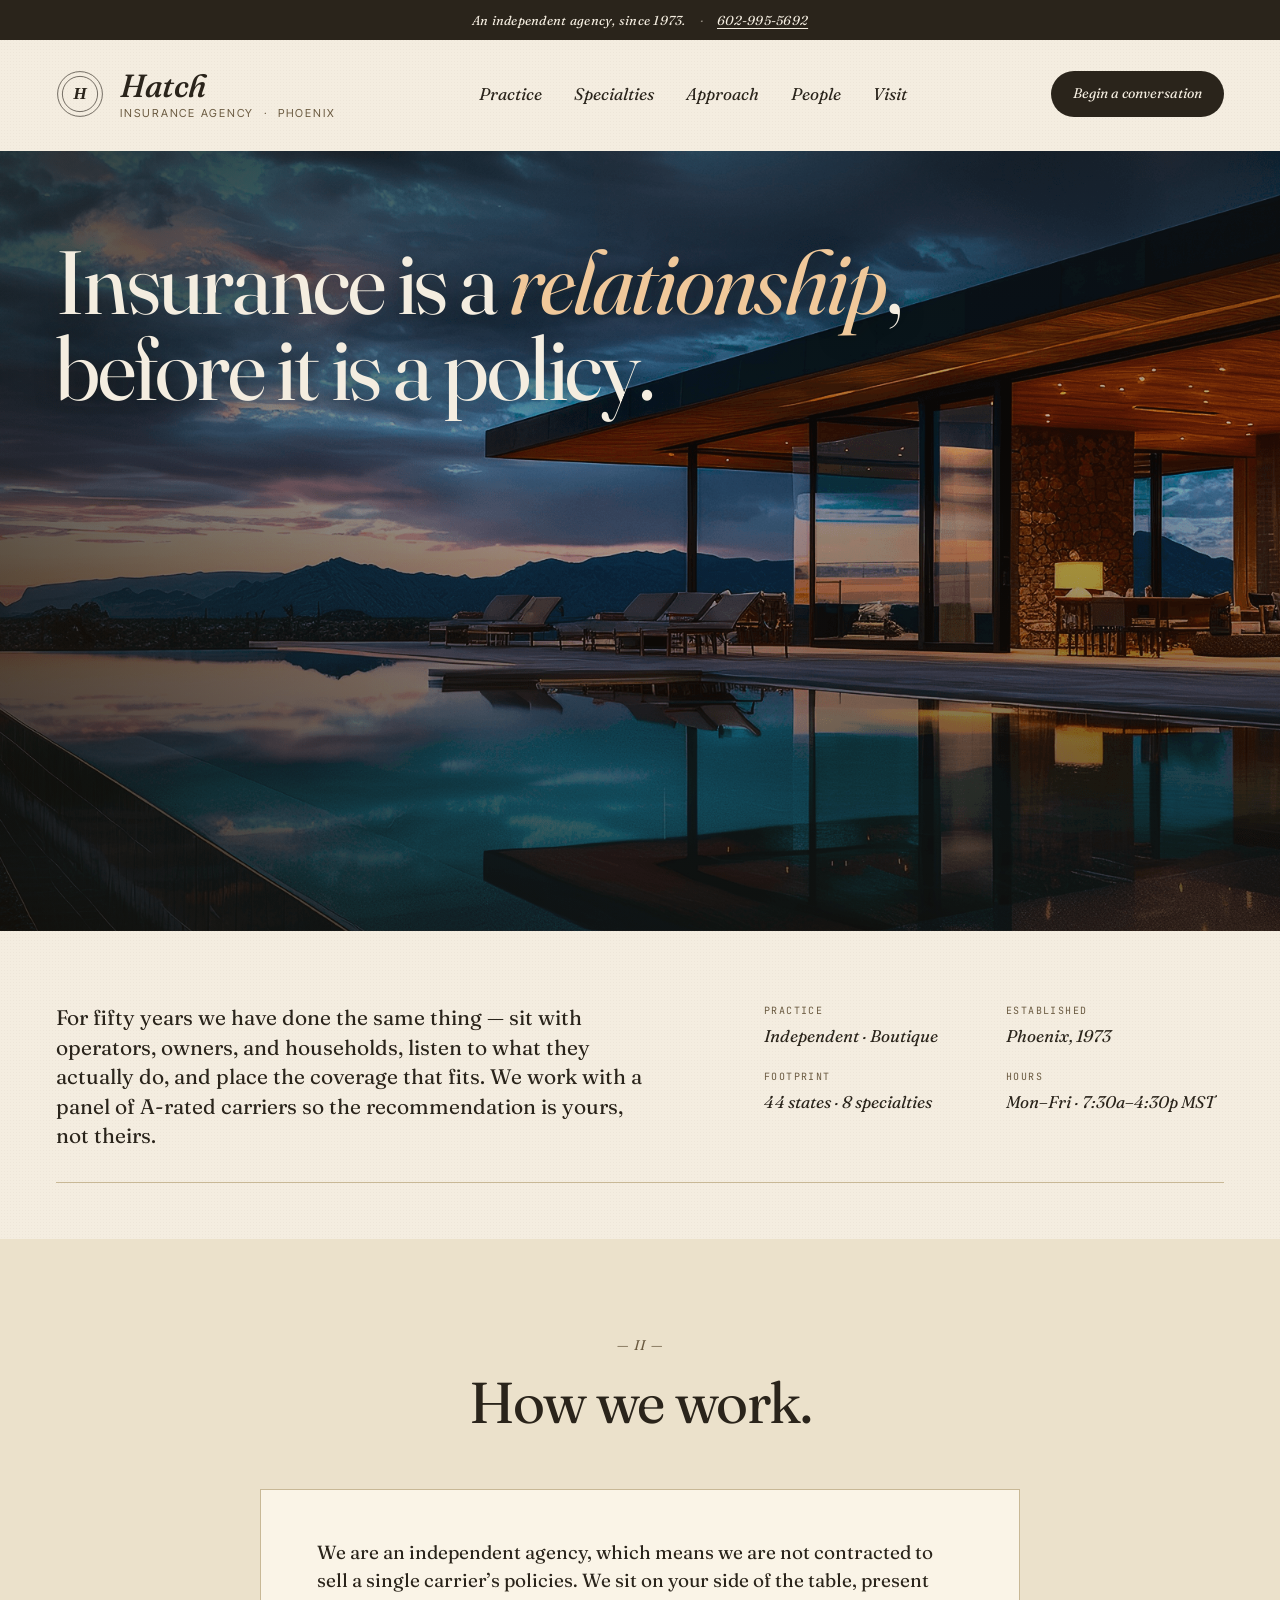
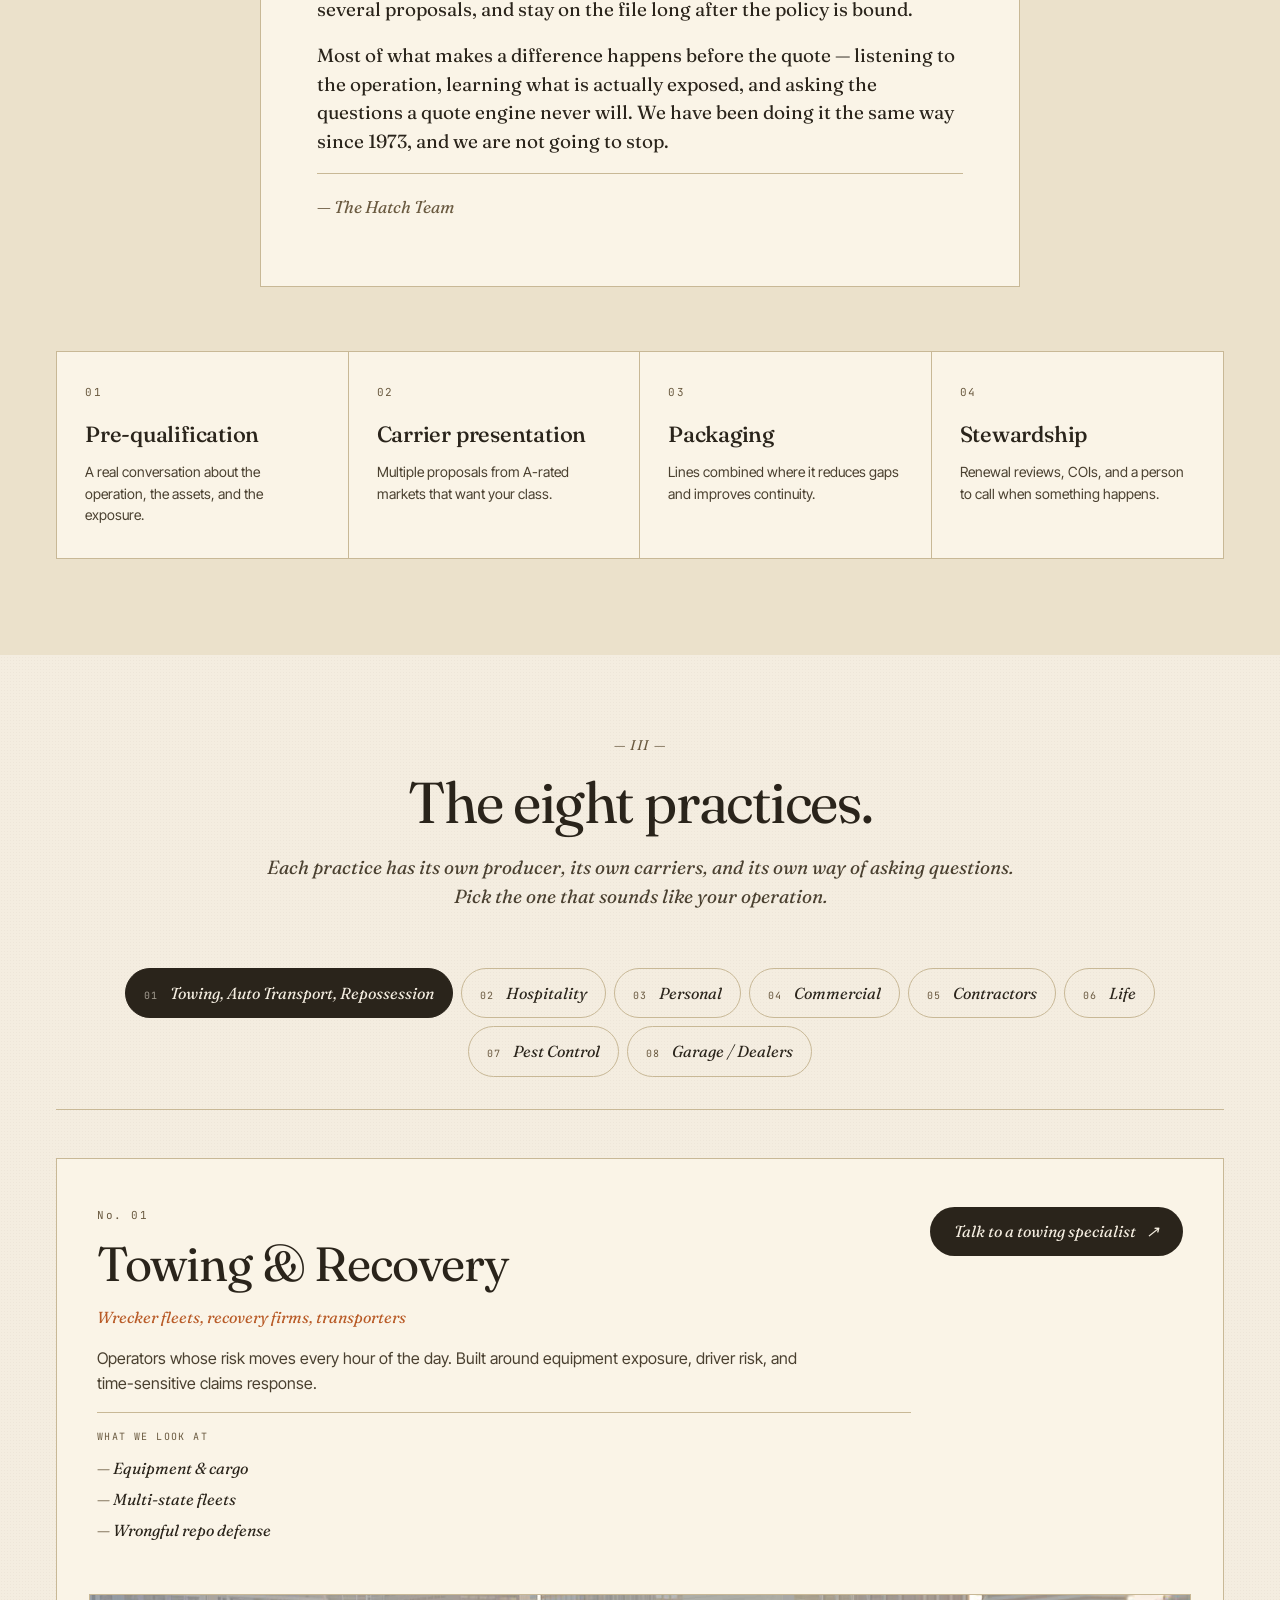
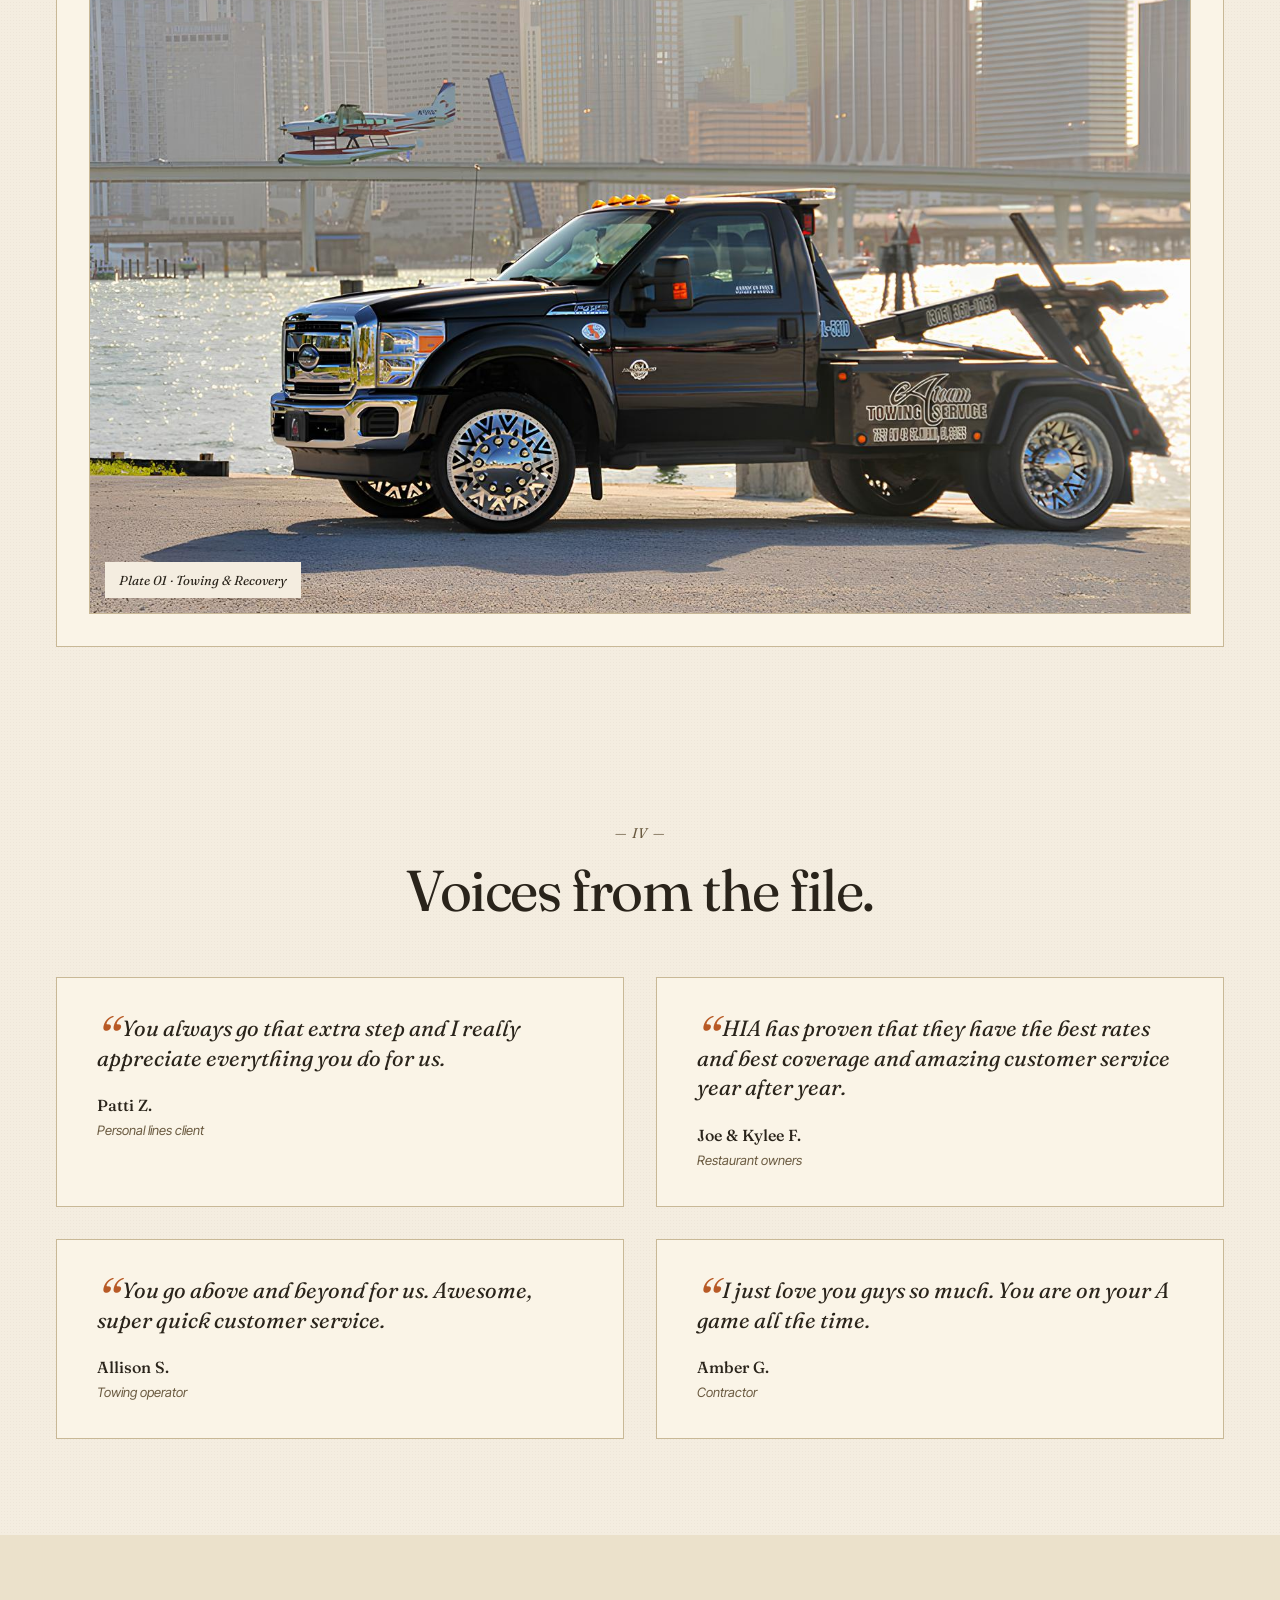
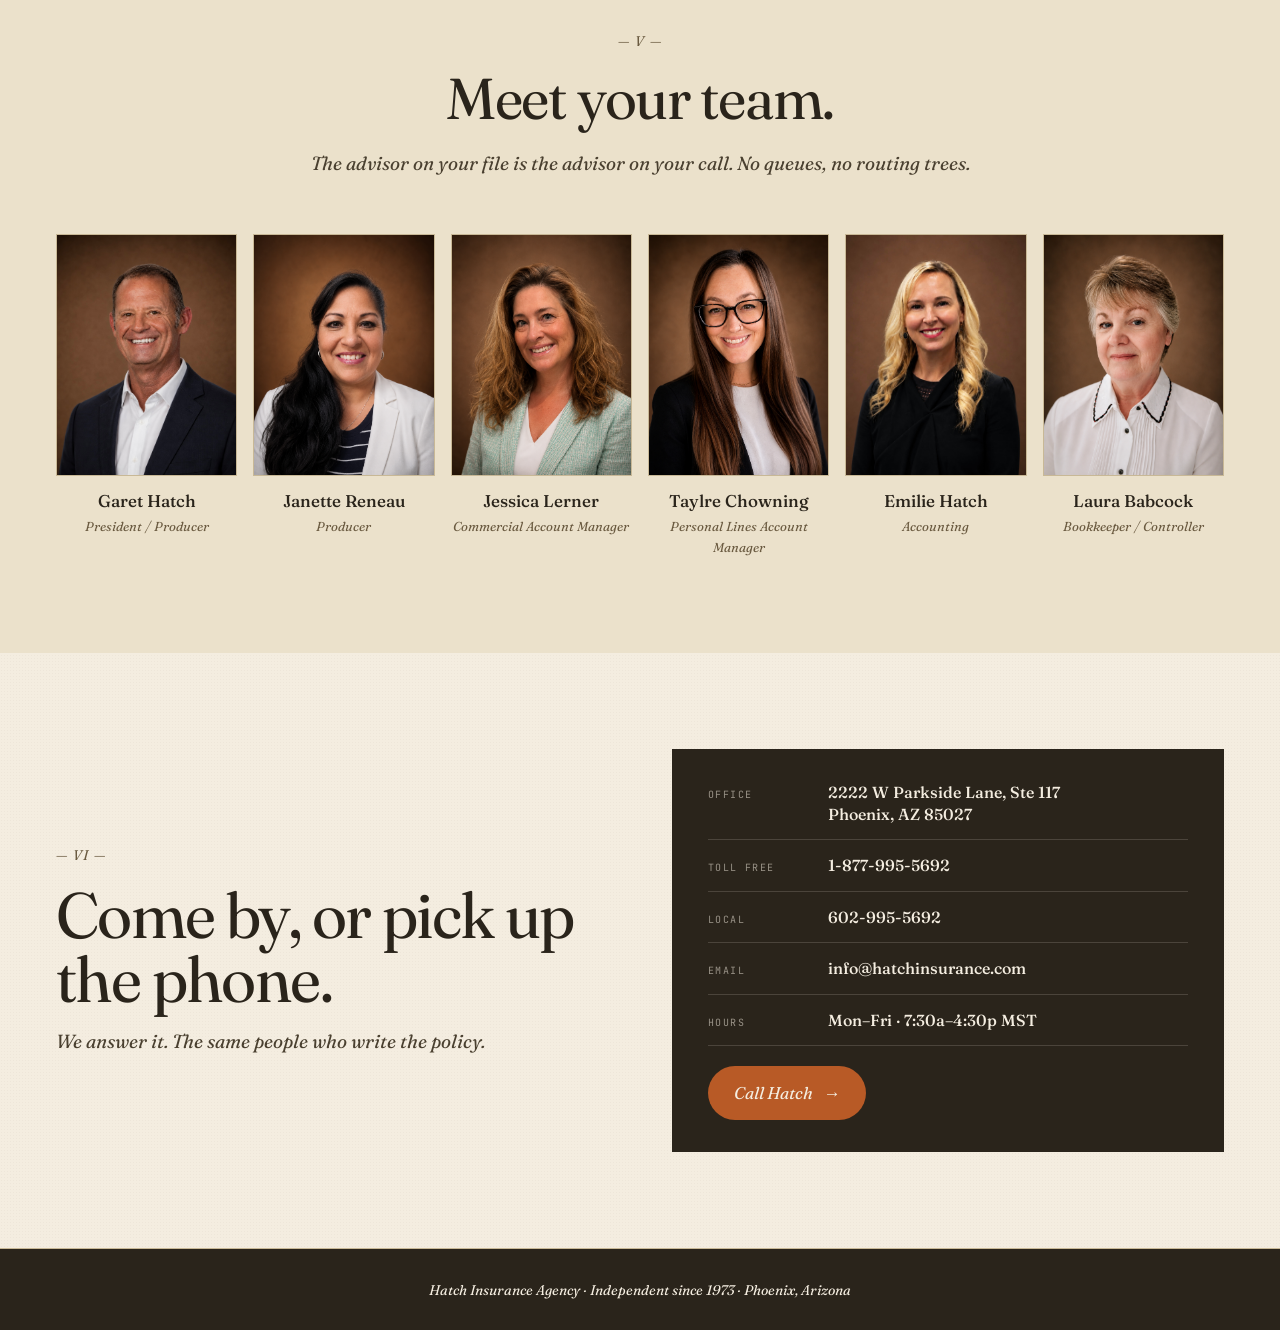
==== commit 28500a25: "Add team headshots, auto-rotate practice tabs, voice card hover" ====
--- a/index.html
+++ b/index.html
@@ -12,7 +12,7 @@
   <meta property="og:title" content="Hatch Insurance Agency &mdash; An independent agency, since 1973." />
   <meta property="og:description" content="A boutique insurance practice in Phoenix, Arizona. Eight specialty lines, A-rated carriers, real advisors on the file." />
   <meta property="og:type" content="website" />
-  <meta property="og:image" content="assets/verticals/affluent.png" />
+  <meta property="og:image" content="assets/hero-phoenix.png" />
 
   <link rel="preconnect" href="https://fonts.googleapis.com" />
   <link rel="preconnect" href="https://fonts.gstatic.com" crossorigin />
@@ -264,37 +264,55 @@
     <section class="dirC__people" id="people" aria-labelledby="people-headline">
       <div class="dirC__sec-head">
         <span class="dirC__kicker">&mdash; V &mdash;</span>
-        <h2 id="people-headline">The people on your file.</h2>
+        <h2 id="people-headline">Meet your team.</h2>
         <p>The advisor on your file is the advisor on your call. No queues, no routing trees.</p>
       </div>
       <div class="dirC__people-grid">
         <article class="dirC__person">
-          <div class="dirC__person-portrait" aria-hidden="true"><span>GH</span></div>
+          <div class="dirC__person-portrait dirC__person-portrait--photo">
+            <img src="assets/people/GH.jpg" alt="Garet Hatch"
+                 onerror="this.style.display='none';this.parentNode.classList.remove('dirC__person-portrait--photo');this.parentNode.insertAdjacentHTML('beforeend','&lt;span&gt;GH&lt;/span&gt;');" />
+          </div>
           <h4>Garet Hatch</h4>
           <p>President / Producer</p>
         </article>
         <article class="dirC__person">
-          <div class="dirC__person-portrait" aria-hidden="true"><span>JR</span></div>
+          <div class="dirC__person-portrait dirC__person-portrait--photo">
+            <img src="assets/people/JR.png" alt="Janette Reneau"
+                 onerror="this.style.display='none';this.parentNode.classList.remove('dirC__person-portrait--photo');this.parentNode.insertAdjacentHTML('beforeend','&lt;span&gt;JR&lt;/span&gt;');" />
+          </div>
           <h4>Janette Reneau</h4>
           <p>Producer</p>
         </article>
         <article class="dirC__person">
-          <div class="dirC__person-portrait" aria-hidden="true"><span>JL</span></div>
+          <div class="dirC__person-portrait dirC__person-portrait--photo">
+            <img src="assets/people/JL.png" alt="Jessica Lerner"
+                 onerror="this.style.display='none';this.parentNode.classList.remove('dirC__person-portrait--photo');this.parentNode.insertAdjacentHTML('beforeend','&lt;span&gt;JL&lt;/span&gt;');" />
+          </div>
           <h4>Jessica Lerner</h4>
           <p>Commercial Account Manager</p>
         </article>
         <article class="dirC__person">
-          <div class="dirC__person-portrait" aria-hidden="true"><span>TC</span></div>
+          <div class="dirC__person-portrait dirC__person-portrait--photo">
+            <img src="assets/people/TC.png" alt="Taylre Chowning"
+                 onerror="this.style.display='none';this.parentNode.classList.remove('dirC__person-portrait--photo');this.parentNode.insertAdjacentHTML('beforeend','&lt;span&gt;TC&lt;/span&gt;');" />
+          </div>
           <h4>Taylre Chowning</h4>
           <p>Personal Lines Account Manager</p>
         </article>
         <article class="dirC__person">
-          <div class="dirC__person-portrait" aria-hidden="true"><span>EH</span></div>
+          <div class="dirC__person-portrait dirC__person-portrait--photo">
+            <img src="assets/people/EH.jpg" alt="Emilie Hatch"
+                 onerror="this.style.display='none';this.parentNode.classList.remove('dirC__person-portrait--photo');this.parentNode.insertAdjacentHTML('beforeend','&lt;span&gt;EH&lt;/span&gt;');" />
+          </div>
           <h4>Emilie Hatch</h4>
           <p>Accounting</p>
         </article>
         <article class="dirC__person">
-          <div class="dirC__person-portrait" aria-hidden="true"><span>LB</span></div>
+          <div class="dirC__person-portrait dirC__person-portrait--photo">
+            <img src="assets/people/LB.png" alt="Laura Babcock"
+                 onerror="this.style.display='none';this.parentNode.classList.remove('dirC__person-portrait--photo');this.parentNode.insertAdjacentHTML('beforeend','&lt;span&gt;LB&lt;/span&gt;');" />
+          </div>
           <h4>Laura Babcock</h4>
           <p>Bookkeeper / Controller</p>
         </article>
--- a/styles.css
+++ b/styles.css
@@ -230,7 +230,8 @@
   padding: 88px var(--pad-x);
   display: flex;
   flex-direction: column;
-  justify-content: center;
+  justify-content: flex-start;
+  align-items: flex-start;
   color: var(--paper);
 }
 .dirC__hero-h {
@@ -367,8 +368,12 @@
 .dirC__steps li {
   padding: 32px 28px;
   border-right: 1px solid var(--rule);
+  transition: background-color 0.3s ease;
+  cursor: default;
 }
 .dirC__steps li:last-child { border-right: none; }
+.dirC__steps li:hover { background-color: #fdf8ea; }
+
 .dirC__steps .step {
   display: block;
   font-family: var(--t-mono);
@@ -376,14 +381,24 @@
   letter-spacing: 0.14em;
   color: var(--ink-soft);
   margin-bottom: 16px;
-}
+  transition: color 0.3s ease, transform 0.3s ease, letter-spacing 0.3s ease;
+}
+.dirC__steps li:hover .step {
+  color: var(--accent);
+  transform: translateY(-2px);
+  letter-spacing: 0.18em;
+}
+
 .dirC__steps h4 {
   font-family: var(--t-display);
   font-size: 22px;
   font-weight: 500;
   margin: 0 0 10px;
   letter-spacing: -0.01em;
-}
+  transition: color 0.3s ease;
+}
+.dirC__steps li:hover h4 { color: var(--ink); }
+
 .dirC__steps p {
   font-size: 14px;
   line-height: 1.55;
@@ -433,20 +448,20 @@
 .dirC__tab.is-active .t { color: var(--paper); }
 
 .dirC__plate {
-  display: grid;
-  grid-template-columns: 1.1fr 1fr;
-  gap: 56px;
-  align-items: start;
+  display: flex;
+  flex-direction: column;
+  gap: 36px;
   padding: 32px;
   background: var(--paper-card);
   border: 1px solid var(--rule);
   max-width: 1200px;
   margin: 0 auto;
 }
-.dirC__plate-image { position: relative; }
+.dirC__plate-body { order: 1; }
+.dirC__plate-image { order: 2; position: relative; }
 .dirC__plate-image img {
   width: 100%;
-  aspect-ratio: 4/5;
+  aspect-ratio: 16/9;
   object-fit: cover;
   border: 1px solid var(--rule);
   transition: opacity 0.18s ease;
@@ -466,6 +481,9 @@
   flex-direction: column;
   gap: 16px;
   padding: 16px 8px;
+  position: relative;
+  /* Reserve room on the right for the absolutely-positioned CTA */
+  padding-right: 280px;
 }
 .dirC__plate-no {
   font-family: var(--t-mono);
@@ -493,6 +511,7 @@
   line-height: 1.55;
   color: var(--ink-muted);
   margin: 0;
+  max-width: 720px;
 }
 .dirC__plate-list {
   display: flex;
@@ -530,8 +549,9 @@
   color: var(--ink-soft);
 }
 .dirC__plate-cta {
-  align-self: flex-start;
-  margin-top: 12px;
+  position: absolute;
+  top: 16px;
+  right: 8px;
   display: inline-flex;
   align-items: center;
   gap: 10px;
@@ -566,6 +586,13 @@
   border: 1px solid var(--rule);
   padding: 36px 40px;
   margin: 0;
+  transition: background-color 0.3s ease, border-color 0.3s ease, transform 0.3s ease;
+  cursor: default;
+}
+.dirC__voice:hover {
+  background-color: #fdf8ea;
+  border-color: var(--accent);
+  transform: translateY(-2px);
 }
 .dirC__voice blockquote {
   font-family: var(--t-display);
@@ -580,6 +607,11 @@
   color: var(--accent);
   vertical-align: -0.4em;
   margin-right: 4px;
+  display: inline-block;
+  transition: transform 0.3s ease;
+}
+.dirC__voice:hover .qmark {
+  transform: translate(-2px, -2px) scale(1.08);
 }
 .dirC__voice figcaption {
   display: flex;
@@ -590,6 +622,10 @@
   font-family: var(--t-display);
   font-weight: 500;
   font-size: 16px;
+  transition: color 0.3s ease;
+}
+.dirC__voice:hover figcaption strong {
+  color: var(--accent);
 }
 .dirC__voice figcaption em {
   font-style: italic;
@@ -630,6 +666,18 @@
 }
 .dirC__person:nth-child(2n) .dirC__person-portrait { background: #4a3a26; }
 .dirC__person:nth-child(3n) .dirC__person-portrait { background: #6a5230; }
+
+/* Real headshots — fill the placeholder, drop the warm overlay so the photo reads true. */
+.dirC__person-portrait--photo { background: #2b2118; }
+.dirC__person-portrait--photo::after { display: none; }
+.dirC__person-portrait img {
+  position: absolute;
+  inset: 0;
+  width: 100%;
+  height: 100%;
+  object-fit: cover;
+  display: block;
+}
 .dirC__person-portrait span {
   font-family: var(--t-display);
   font-style: italic;
@@ -756,8 +804,9 @@
   .dirC__steps li:nth-child(2n) { border-right: none; }
   .dirC__steps li:nth-child(-n+2) { border-bottom: 1px solid var(--rule); }
 
-  .dirC__plate { grid-template-columns: 1fr; gap: 32px; }
+  .dirC__plate { gap: 28px; }
   .dirC__plate-body h3 { font-size: 40px; }
+  .dirC__plate-body { padding-right: 200px; }
 
   .dirC__people-grid { grid-template-columns: repeat(3, 1fr); }
 
@@ -830,6 +879,14 @@
   .dirC__tabs::-webkit-scrollbar { display: none; }
   .dirC__tab { flex: 0 0 auto; }
 
+  /* Drop CTA back into normal flow on narrow screens */
+  .dirC__plate-body { padding-right: 8px; }
+  .dirC__plate-cta {
+    position: static;
+    margin-top: 12px;
+    align-self: flex-start;
+  }
+
   .dirC__visit-card { padding: 24px 20px; }
   .dirC__visit-row { grid-template-columns: 80px 1fr; gap: 12px; }
 
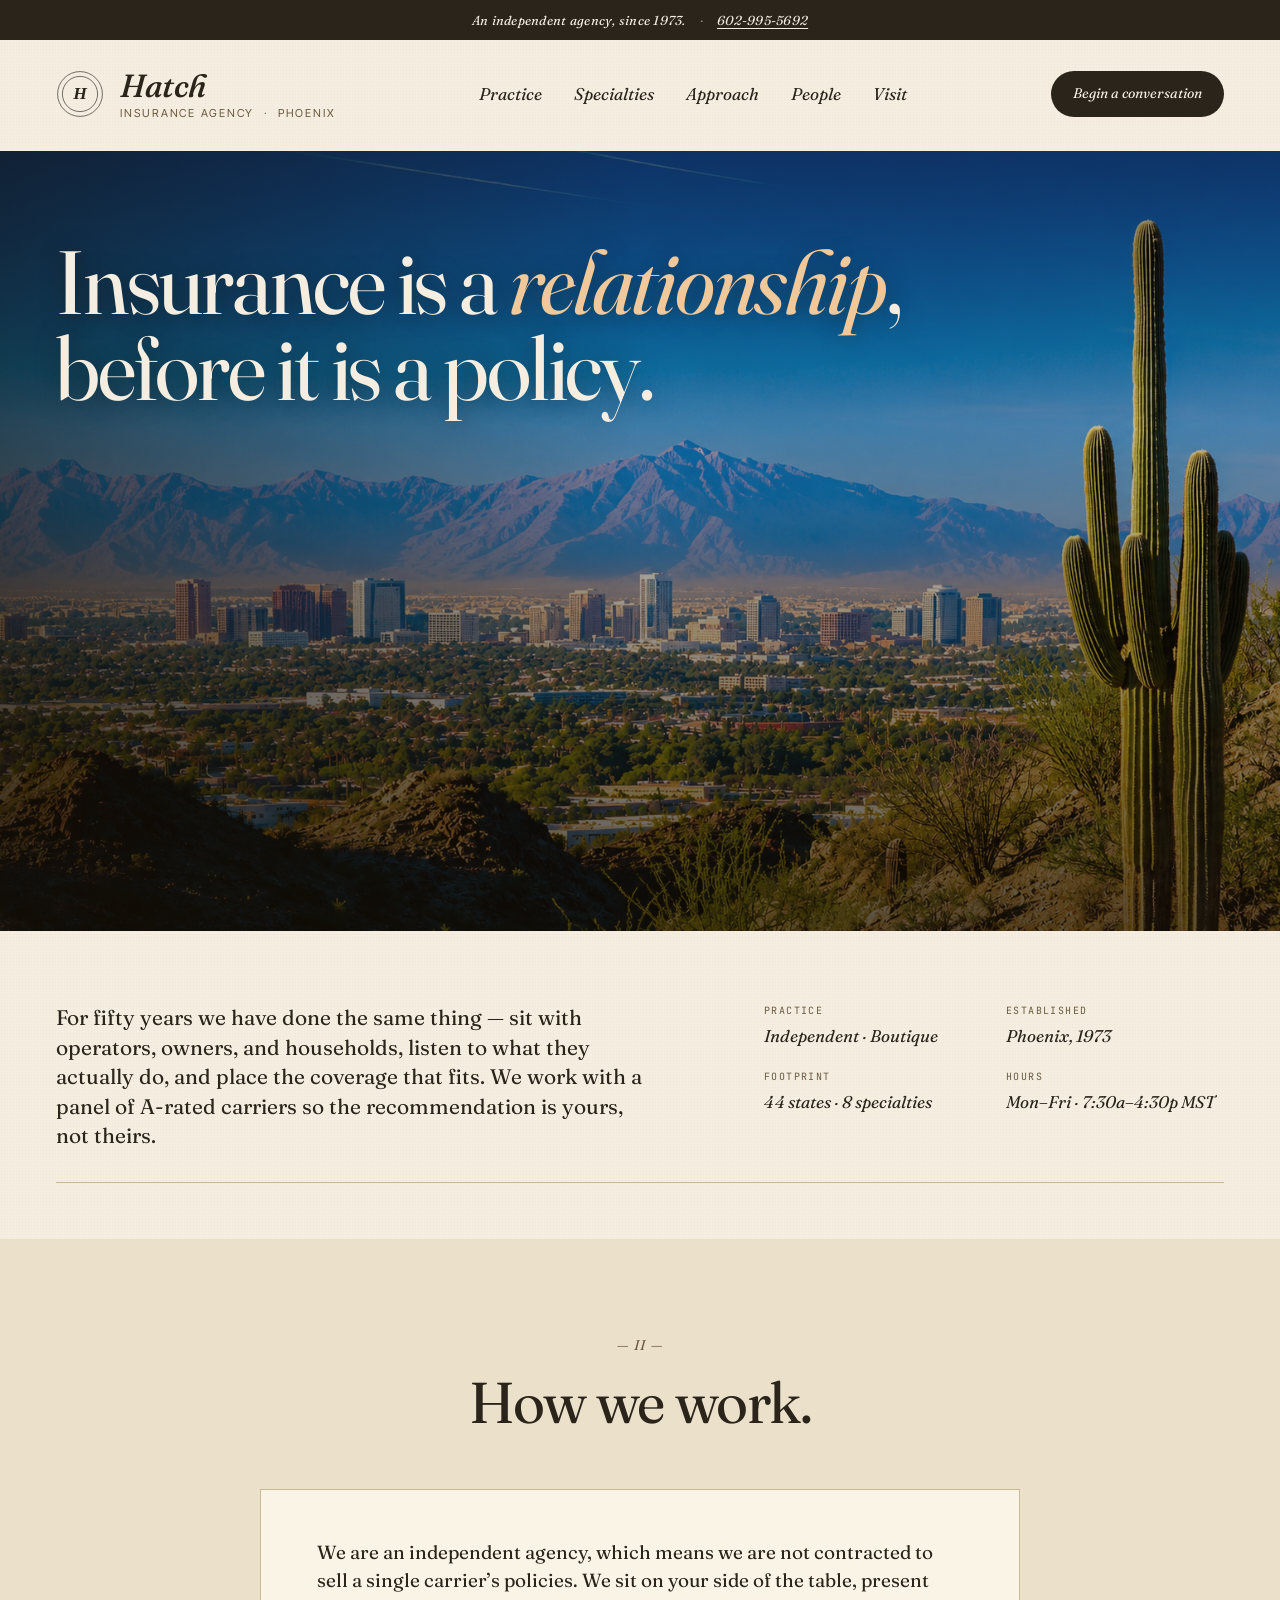
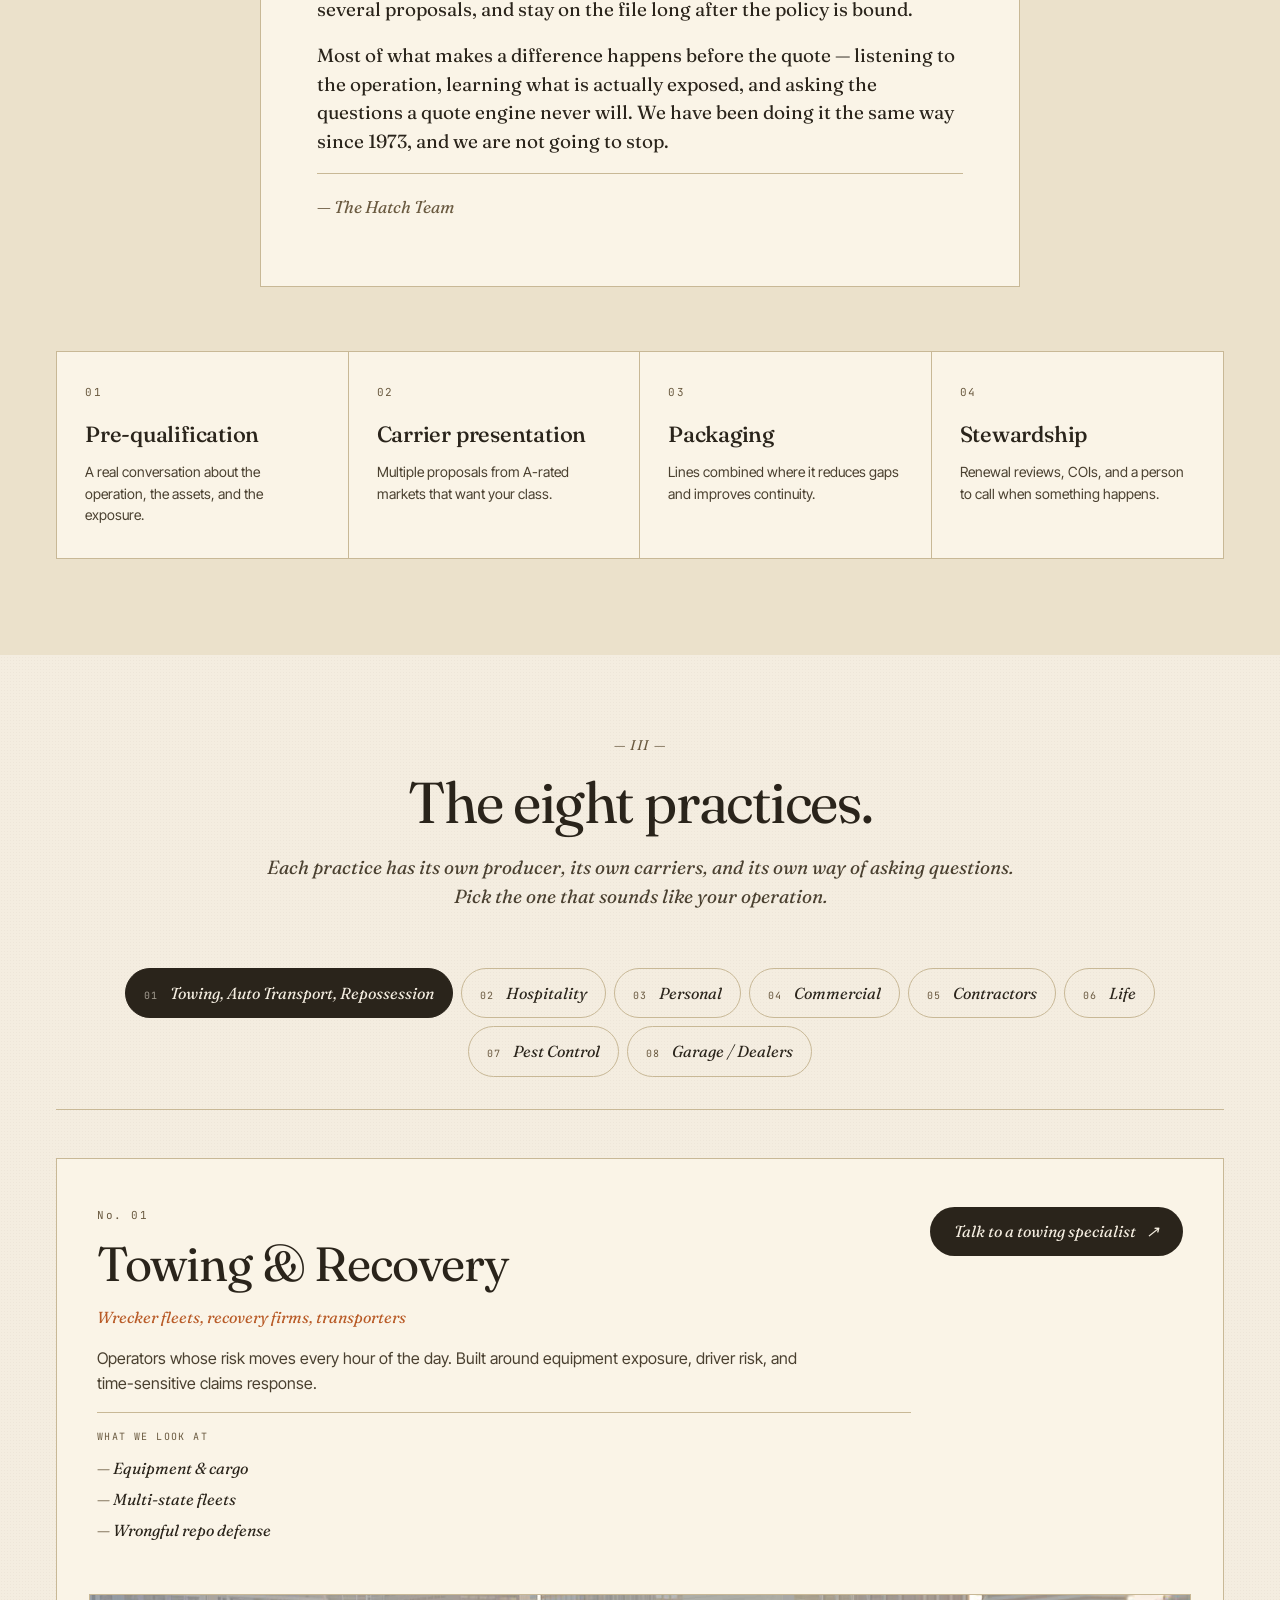
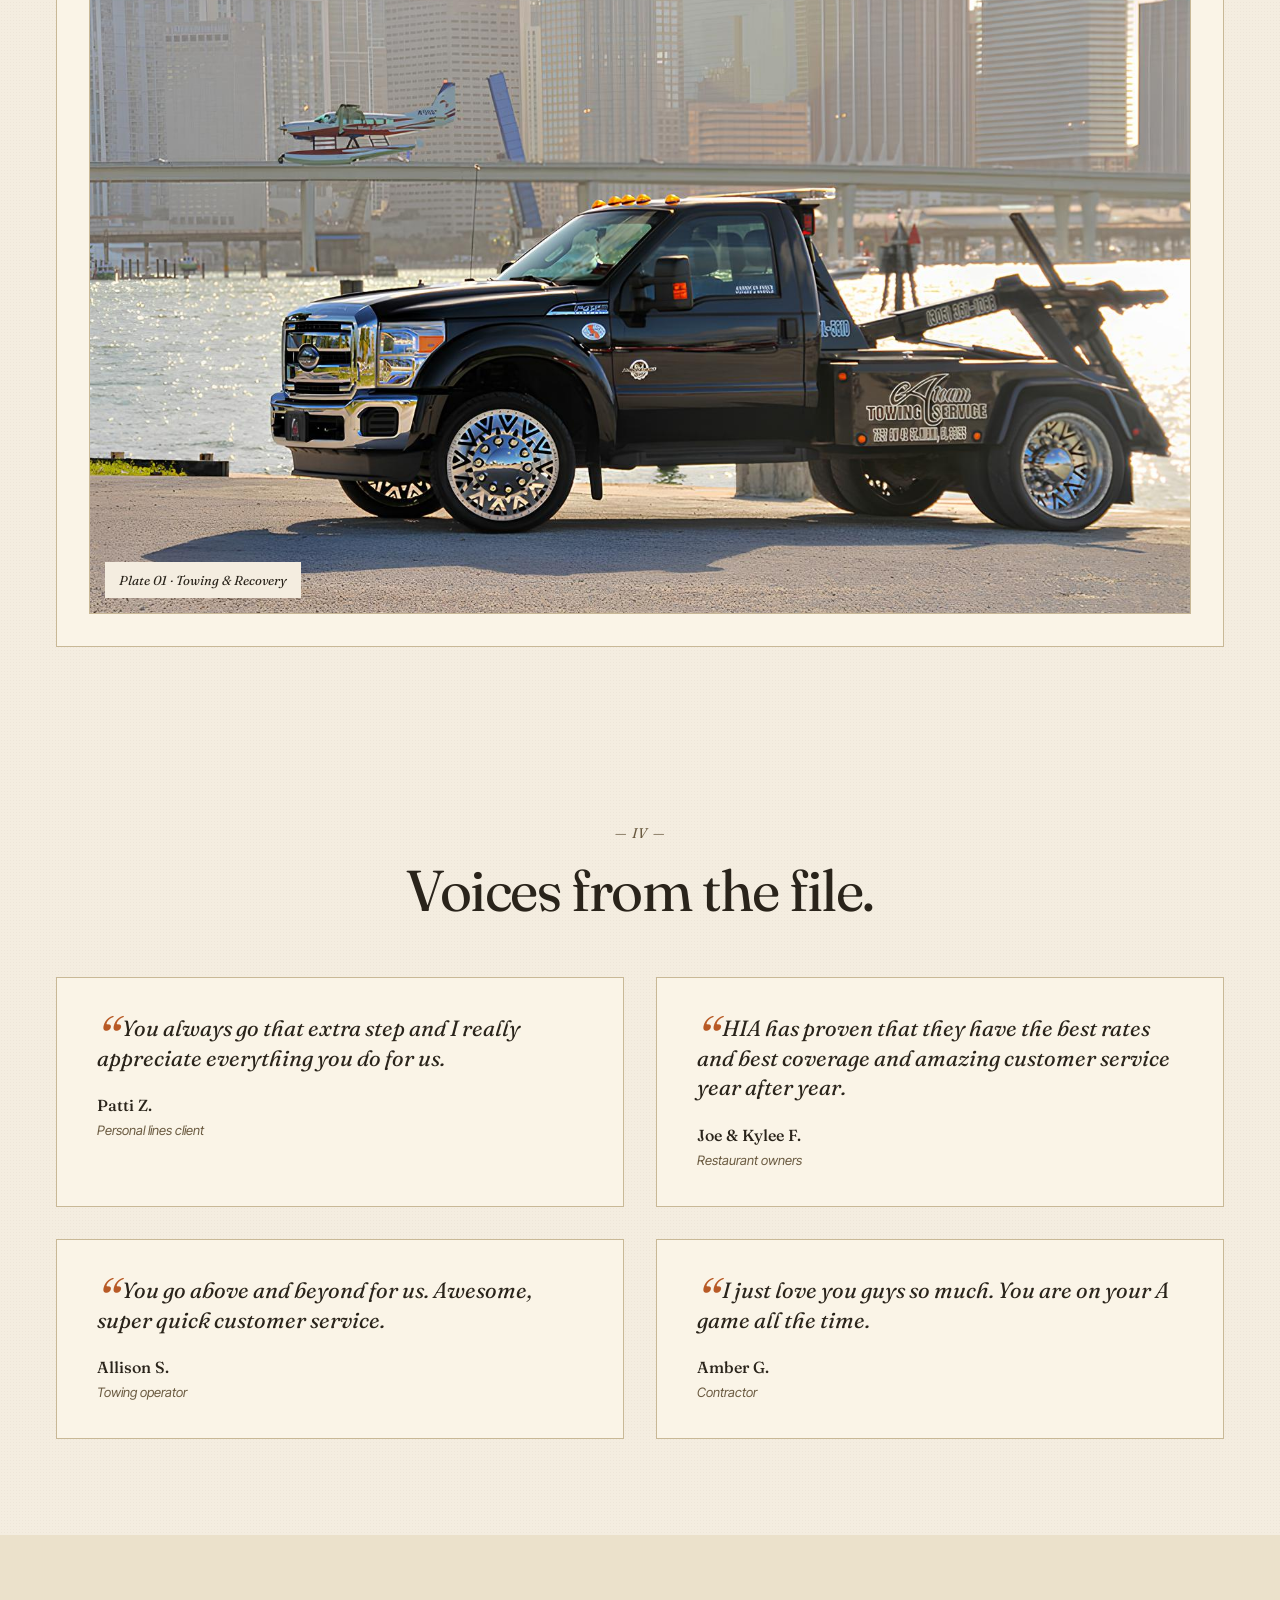
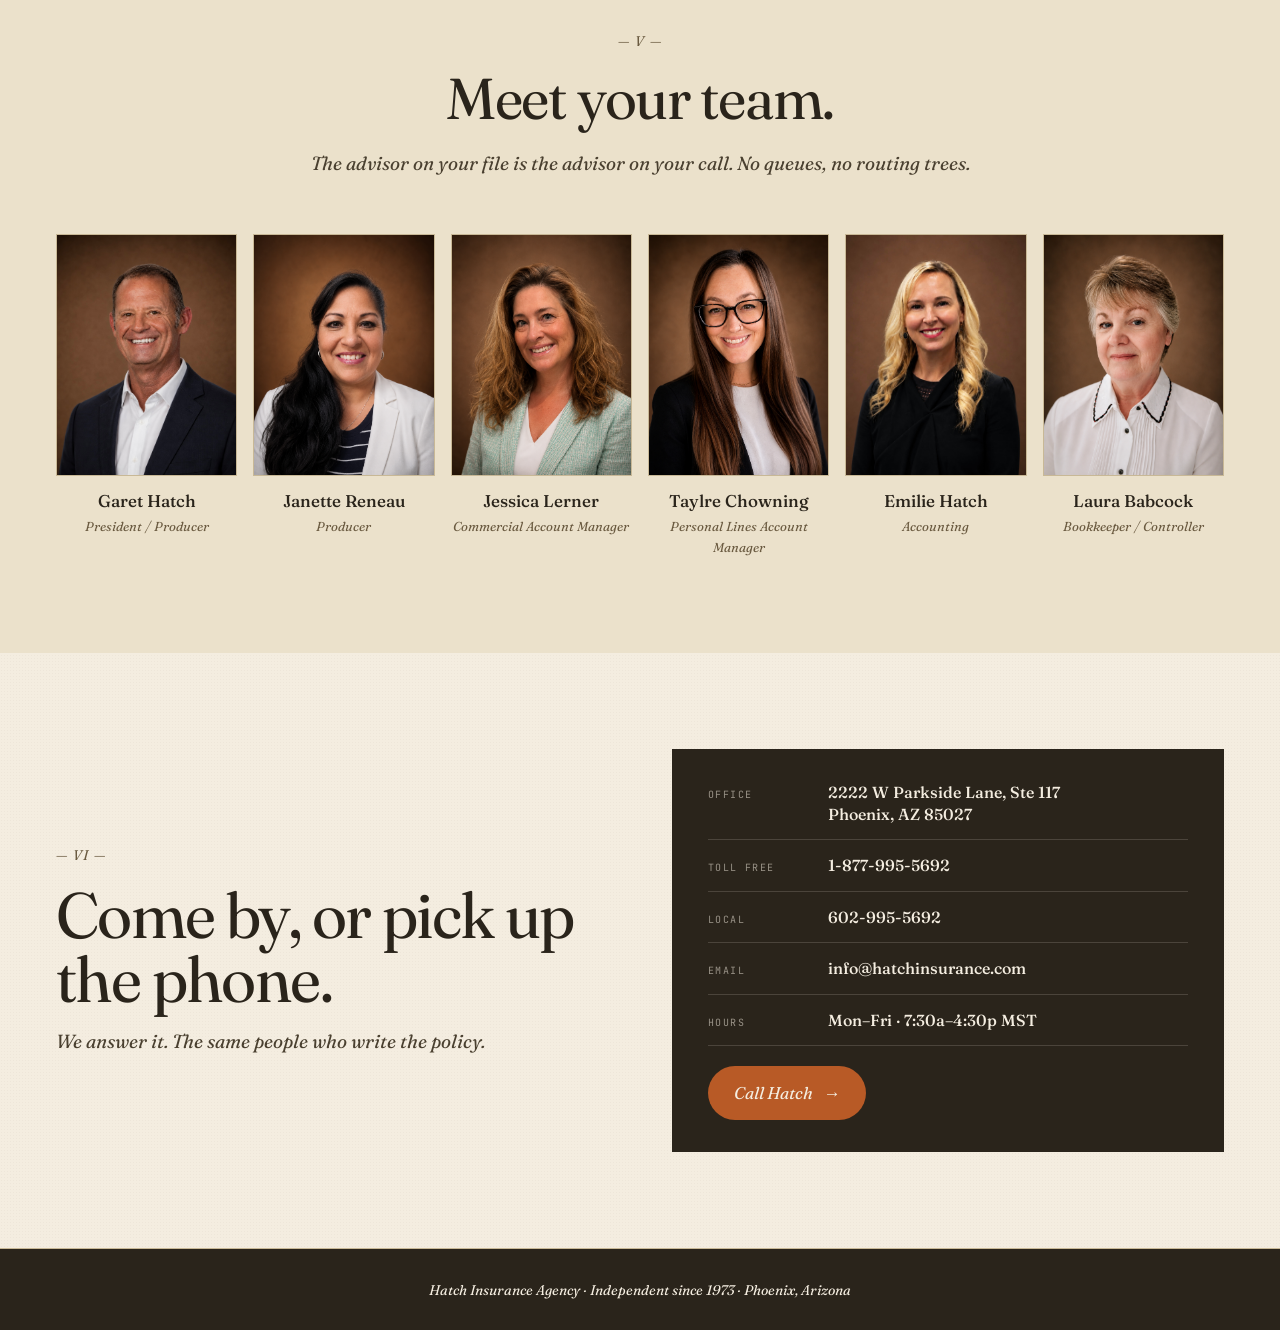
==== commit 53b61a0b: "Point hero to hero-phoenix.png" ====
--- a/index.html
+++ b/index.html
@@ -63,7 +63,7 @@
     <!-- 3. Hero -->
     <section class="dirC__hero dirC__hero--image" id="practice" aria-labelledby="hero-headline">
       <div class="dirC__hero-image-bg">
-        <img src="assets/verticals/affluent.png" alt="" />
+        <img src="assets/hero-phoenix.png" alt="" />
         <div class="dirC__hero-scrim" aria-hidden="true"></div>
       </div>
 
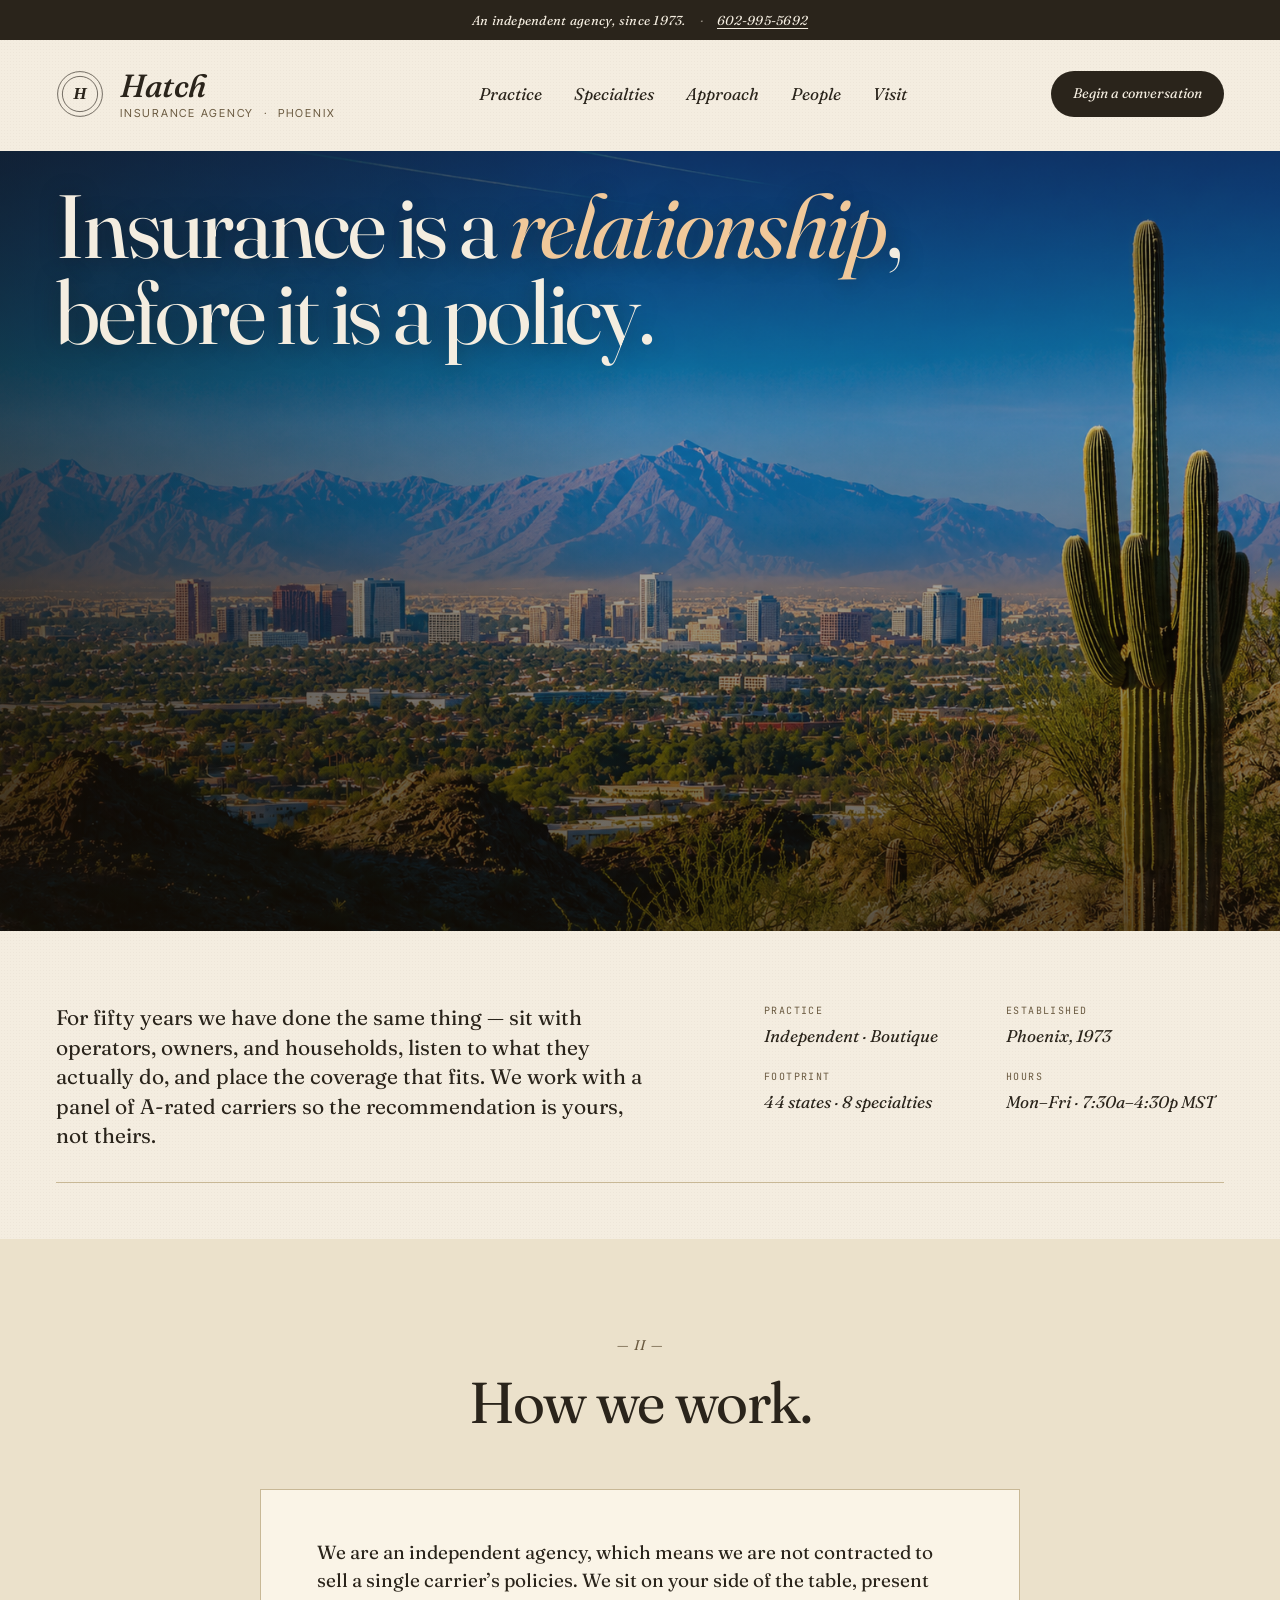
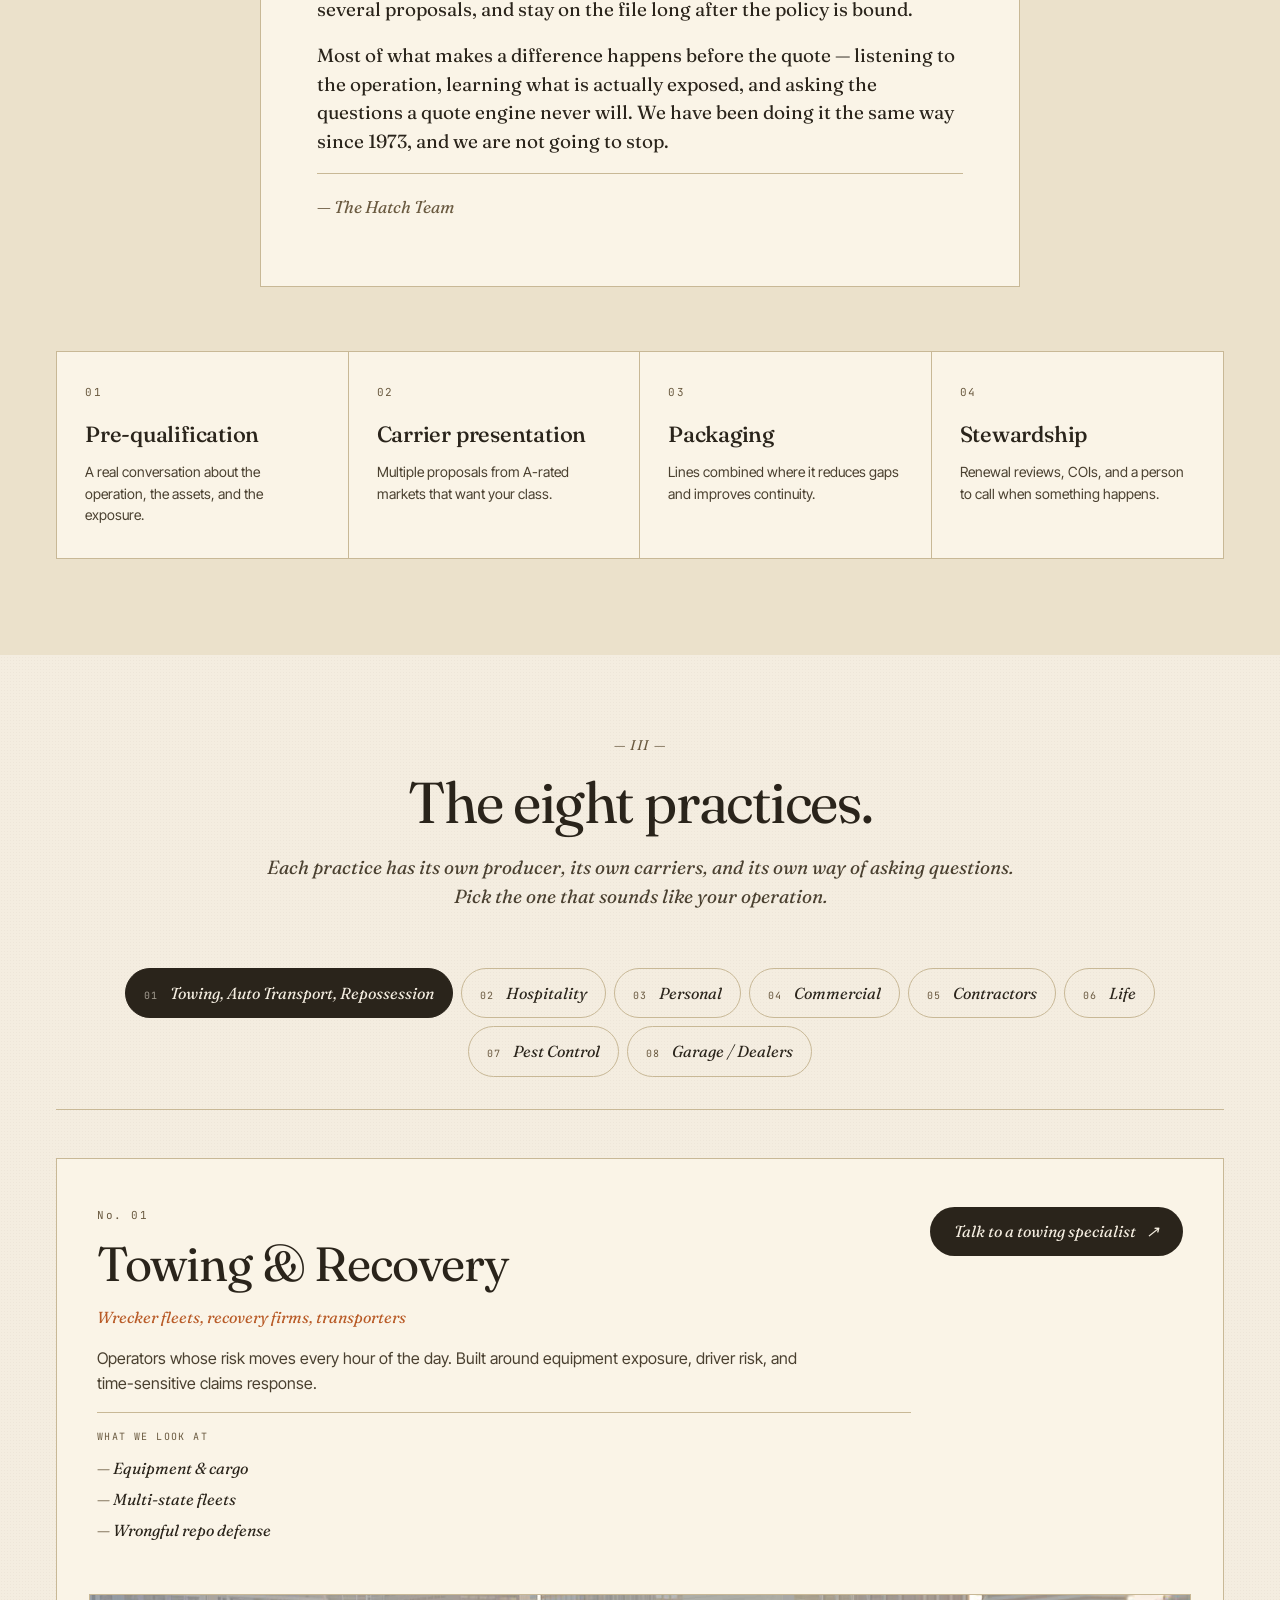
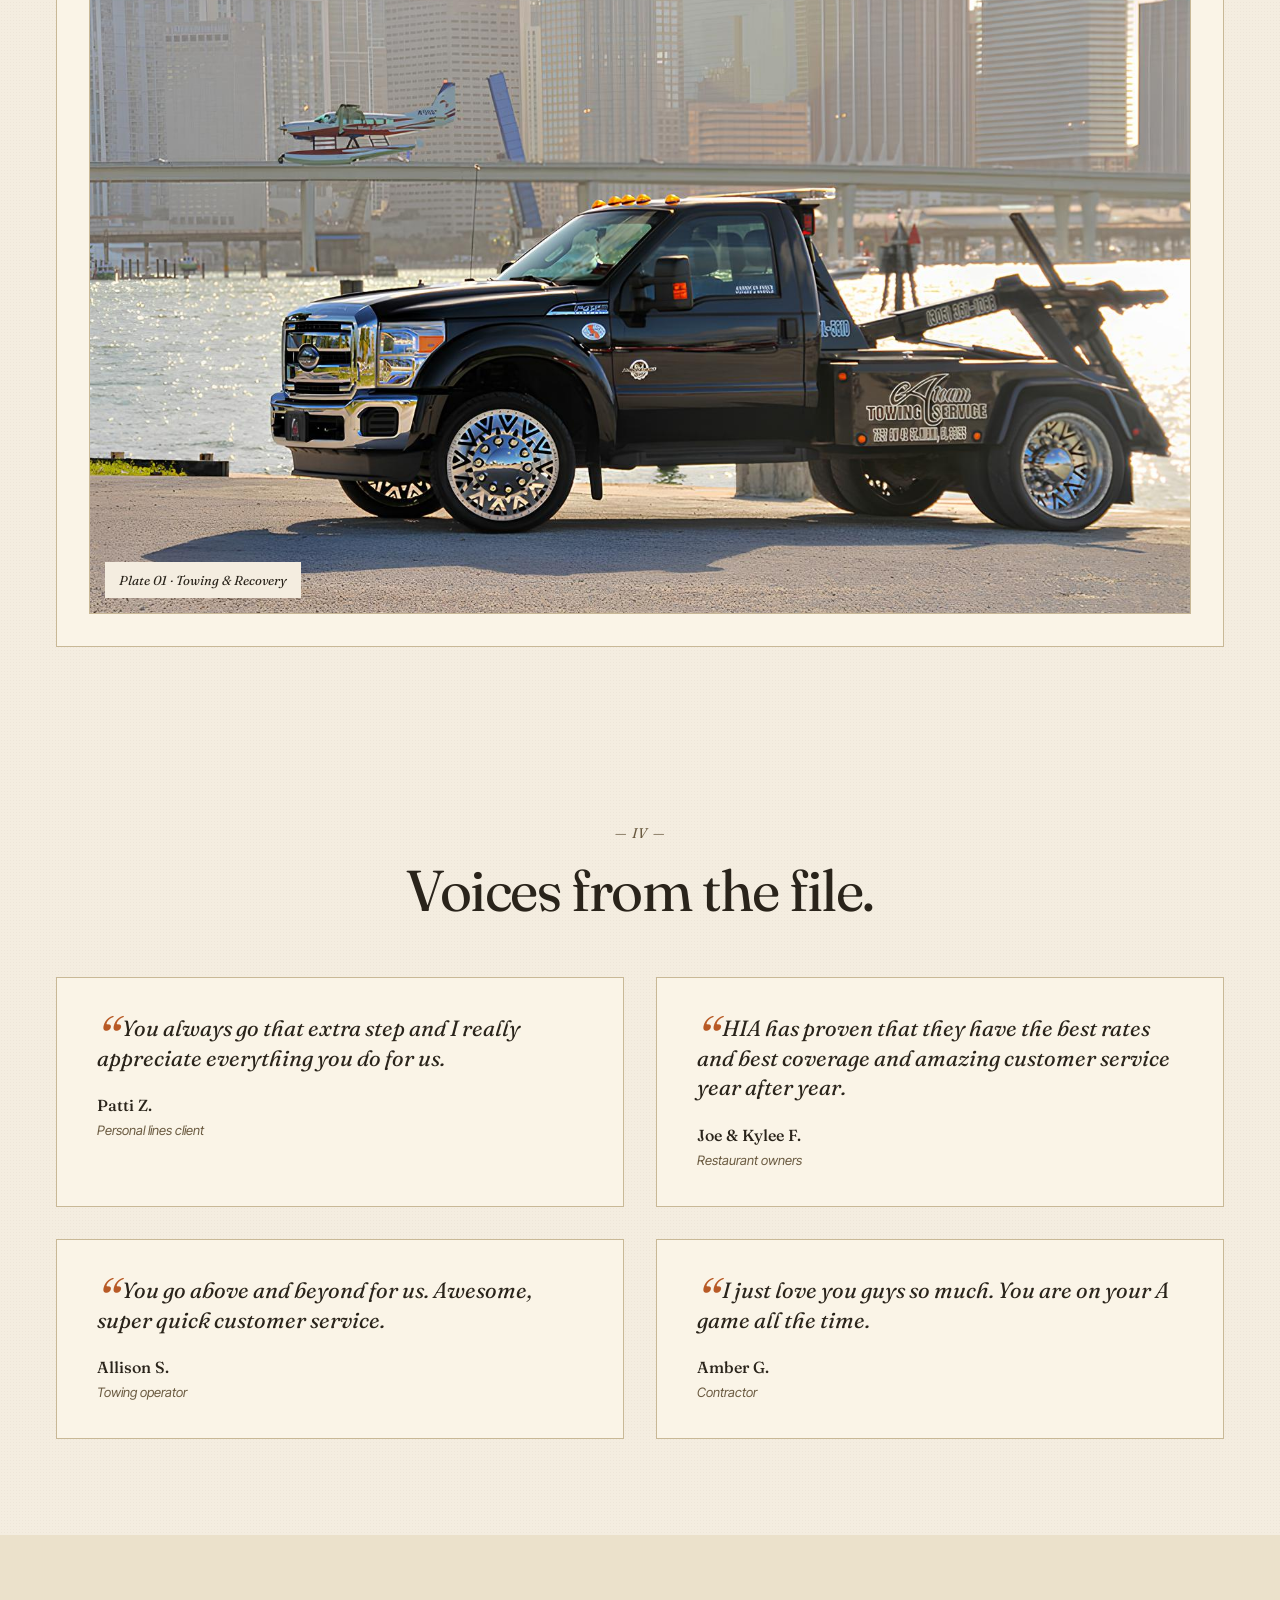
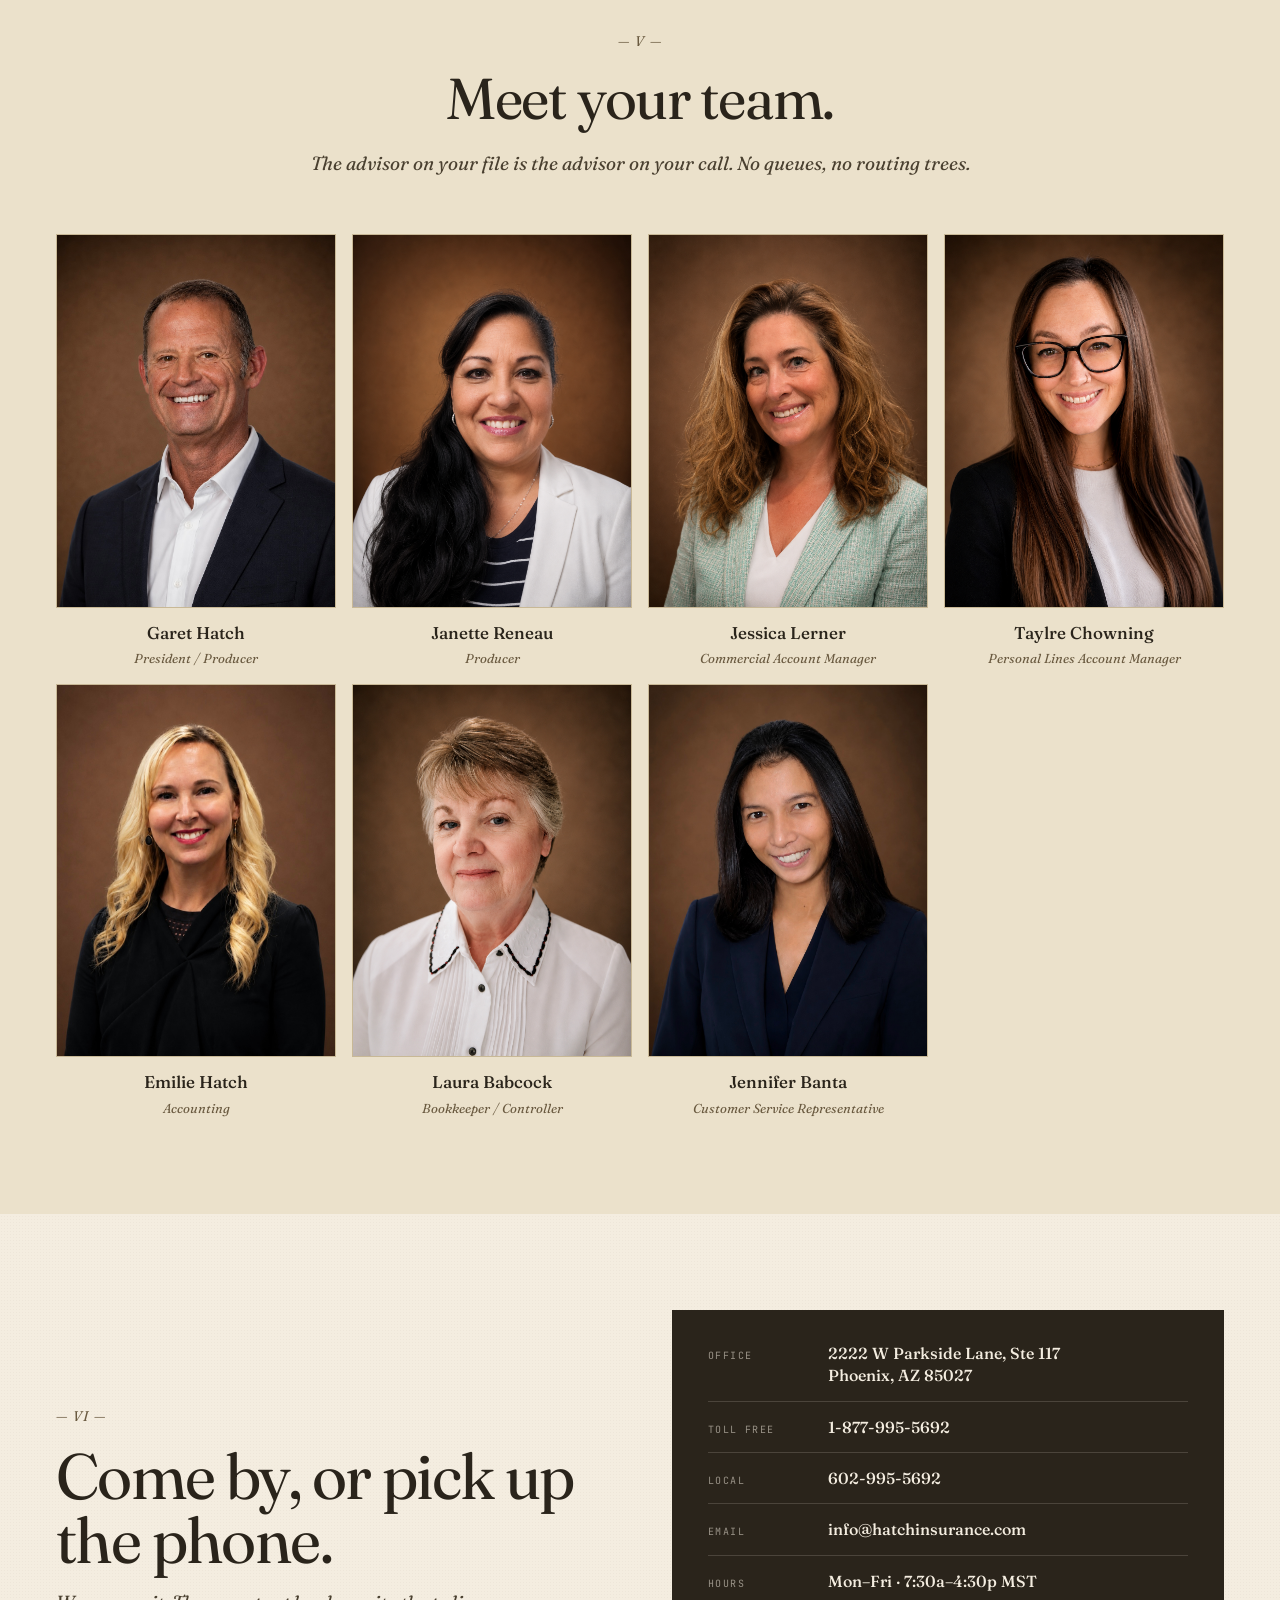
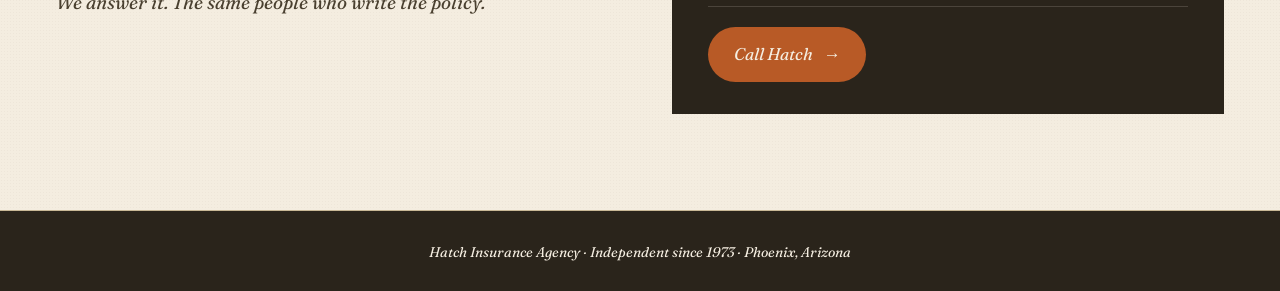
==== commit d68d5c53: "Add Jennifer Banta" ====
--- a/index.html
+++ b/index.html
@@ -316,6 +316,14 @@
           <h4>Laura Babcock</h4>
           <p>Bookkeeper / Controller</p>
         </article>
+        <article class="dirC__person">
+          <div class="dirC__person-portrait dirC__person-portrait--photo">
+            <img src="assets/people/JB.jpg" alt="Jennifer Banta"
+                 onerror="this.style.display='none';this.parentNode.classList.remove('dirC__person-portrait--photo');this.parentNode.insertAdjacentHTML('beforeend','&lt;span&gt;JB&lt;/span&gt;');" />
+          </div>
+          <h4>Jennifer Banta</h4>
+          <p>Customer Service Representative</p>
+        </article>
       </div>
     </section>
 
--- a/styles.css
+++ b/styles.css
@@ -227,7 +227,7 @@
   position: relative;
   z-index: 1;
   width: 100%;
-  padding: 88px var(--pad-x);
+  padding: 32px var(--pad-x) 88px;
   display: flex;
   flex-direction: column;
   justify-content: flex-start;
@@ -640,7 +640,7 @@
 }
 .dirC__people-grid {
   display: grid;
-  grid-template-columns: repeat(6, 1fr);
+  grid-template-columns: repeat(4, 1fr);
   gap: 16px;
   max-width: 1200px;
   margin: 0 auto;
@@ -796,7 +796,7 @@
   :root { --pad-x: 40px; }
 
   .dirC__hero--image { min-height: 640px; }
-  .dirC__hero-overlay { padding: 56px var(--pad-x); }
+  .dirC__hero-overlay { padding: 24px var(--pad-x) 56px; }
 
   .dirC__hero-grid { grid-template-columns: 1fr; gap: 40px; }
 
@@ -841,7 +841,7 @@
   .dirC__nav.is-open { display: flex; }
 
   .dirC__hero--image { min-height: 560px; }
-  .dirC__hero-overlay { padding: 64px var(--pad-x); }
+  .dirC__hero-overlay { padding: 24px var(--pad-x) 64px; }
 
   .dirC__intro,
   .dirC__approach,
